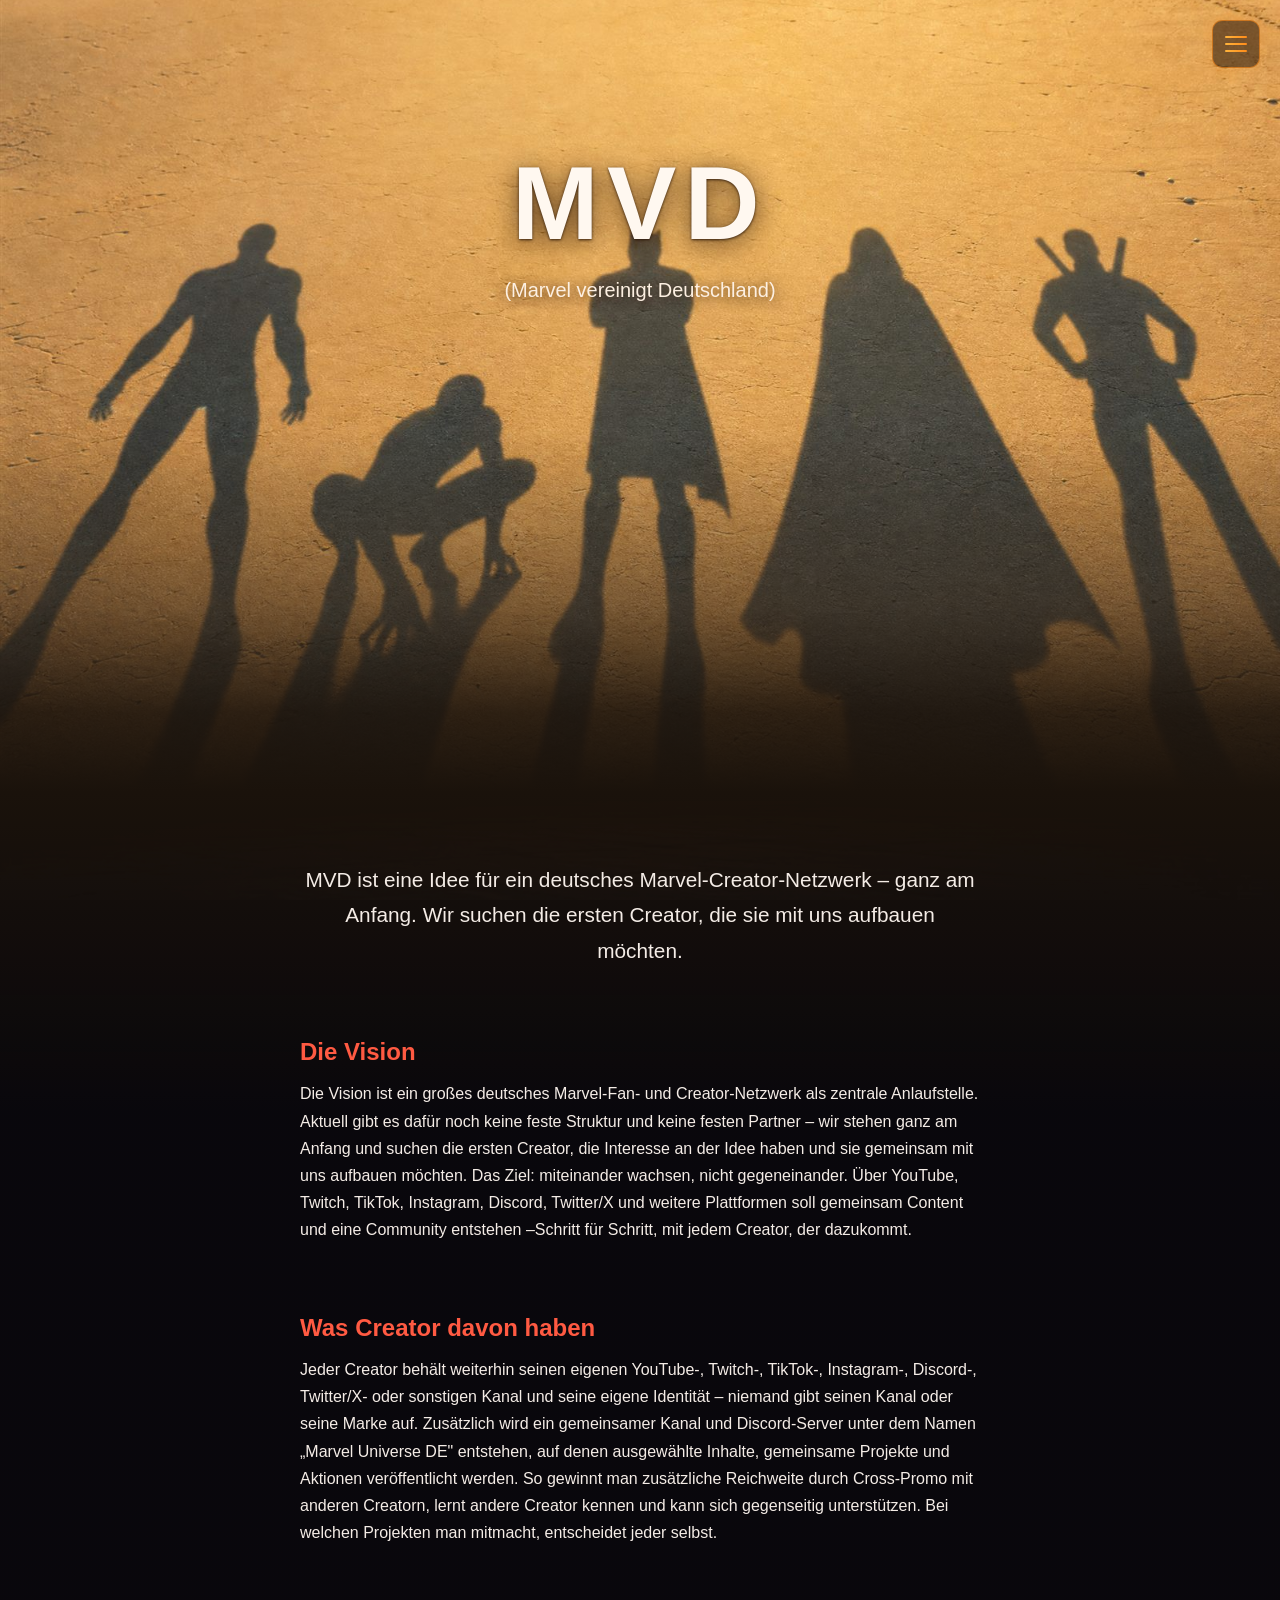
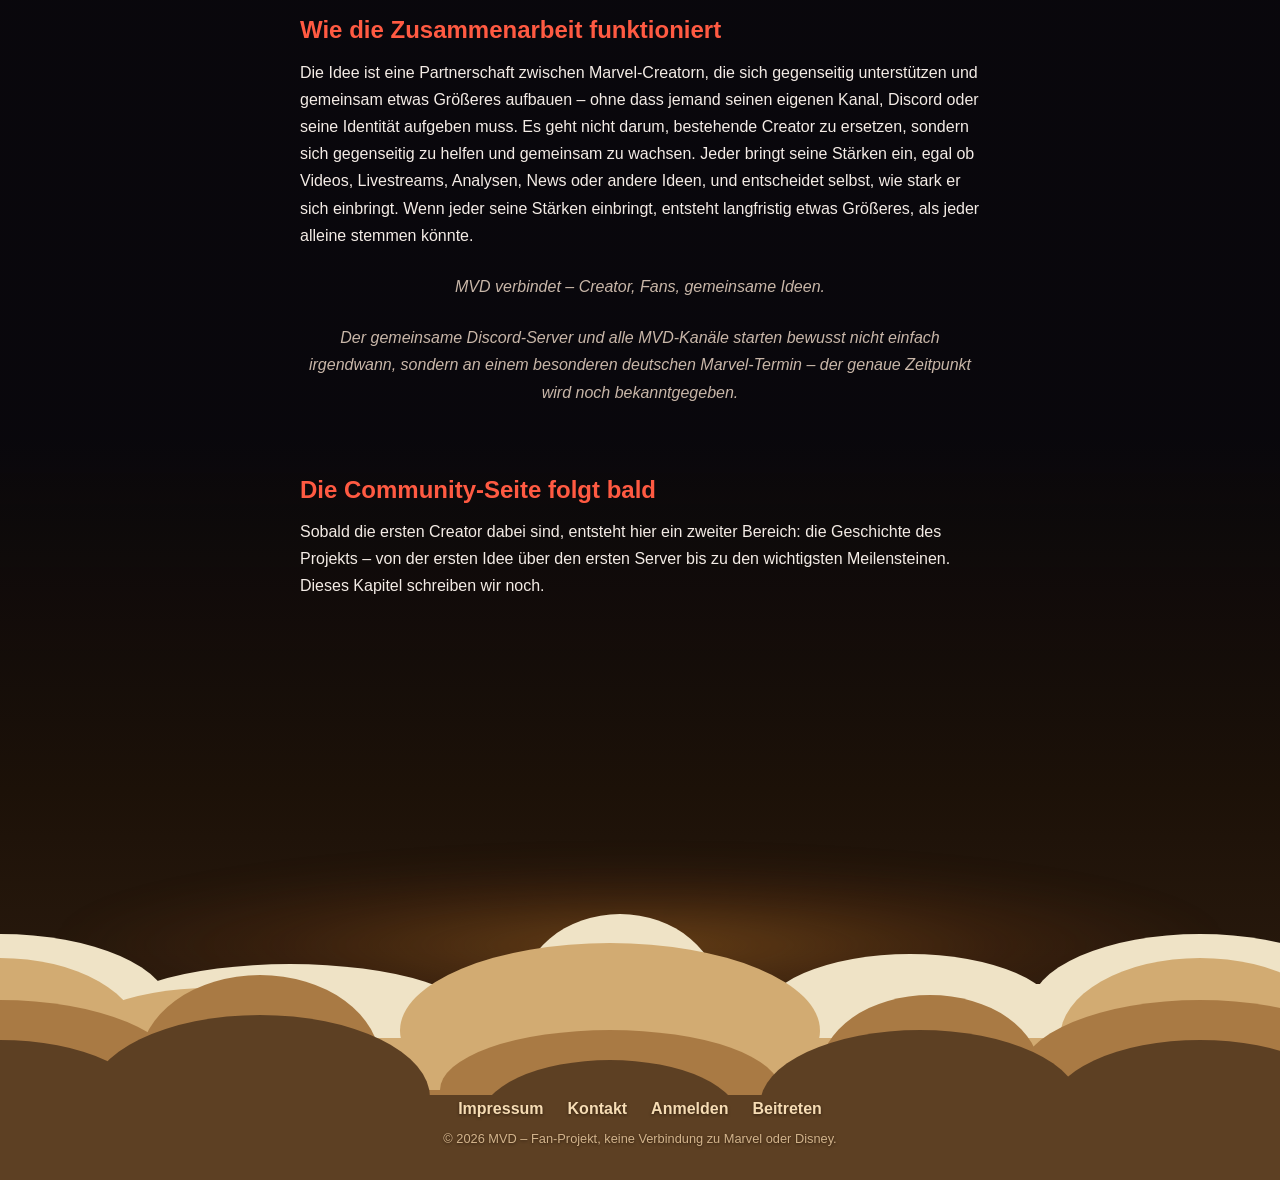
==== index.html @ ddededf7 "Termin Text in gleiche Klasse wie darüber gepackt, damit es kein normaler Text ist." ====
<!DOCTYPE html>
<html lang="de">
<head>
<meta charset="UTF-8">
<meta name="viewport" content="width=device-width, initial-scale=1.0, viewport-fit=cover">
<title>MVD – Marvel Vereinigt Deutschland</title>
<link rel="preload" as="image" href="assets/images/header-beach.jpg">
<link rel="stylesheet" href="css/style.css">
<script>
  /* Markiert, dass JavaScript läuft. Nur dann wird Text zum Einblenden
     vorbereitet – ohne JS ist die Seite ganz normal lesbar. */
  document.documentElement.classList.add("js");
</script>
</head>
<body>

  <div class="night-backdrop" aria-hidden="true"></div>

  <button id="menu-toggle" class="hamburger" aria-label="Menü öffnen" aria-expanded="false">
    <span></span><span></span><span></span>
  </button>

  <nav id="menu" class="menu" hidden>
    <ul>
      <li><a href="#" class="menu-link">Anmelden</a></li>
      <li><a href="#" class="menu-link">Beitreten</a></li>
      <li><a href="#" class="menu-link">Bewerben</a></li>
      <li><a href="#" class="menu-link">Kontakt</a></li>
      <li><a href="v2.html" class="menu-link menu-link--version">Design V2 ansehen</a></li>
    </ul>
  </nav>

  <header class="hero">
    <div class="hero__inner">
      <h1 class="hero__title">MVD</h1>
      <p class="hero__subtitle">(Marvel vereinigt Deutschland)</p>
    </div>
  </header>

  <main>

    <section class="intro-text reveal">
      <p>MVD ist eine Idee für ein deutsches Marvel-Creator-Netzwerk – ganz am Anfang. Wir suchen die ersten Creator, die sie mit uns aufbauen möchten.</p>
    </section>

    <section class="content-block reveal">
      <h2>Die Vision</h2>
      <p>
        Die Vision ist ein großes deutsches Marvel-Fan- und Creator-Netzwerk als zentrale Anlaufstelle.
        Aktuell gibt es dafür noch keine feste Struktur und keine festen Partner – wir stehen ganz am
        Anfang und suchen die ersten Creator, die Interesse an der Idee haben und sie gemeinsam mit uns
        aufbauen möchten. Das Ziel: miteinander wachsen, nicht gegeneinander. Über YouTube, Twitch,
        TikTok, Instagram, Discord, Twitter/X und weitere Plattformen soll gemeinsam Content und 
        eine Community entstehen –Schritt für Schritt, mit jedem Creator, der dazukommt.
      </p>
    </section>

    <section class="content-block reveal">
      <h2>Was Creator davon haben</h2>
      <p>
        Jeder Creator behält weiterhin seinen eigenen YouTube-, Twitch-, TikTok-, Instagram-, Discord-,
        Twitter/X- oder sonstigen Kanal und seine eigene Identität – niemand gibt seinen Kanal 
        oder seine Marke auf. Zusätzlich wird ein gemeinsamer Kanal und Discord-Server unter 
                          dem Namen „Marvel Universe DE" entstehen,
        auf denen ausgewählte Inhalte, gemeinsame Projekte und Aktionen veröffentlicht werden.
        So gewinnt man zusätzliche Reichweite durch Cross-Promo mit anderen Creatorn,
        lernt andere Creator kennen und kann sich gegenseitig unterstützen.
        Bei welchen Projekten man mitmacht, entscheidet jeder selbst.
      </p>
    </section>

    <section class="content-block reveal">
      <h2>Wie die Zusammenarbeit funktioniert</h2>
      <p>
        Die Idee ist eine Partnerschaft zwischen Marvel-Creatorn, die sich gegenseitig unterstützen und
        gemeinsam etwas Größeres aufbauen – ohne dass jemand seinen eigenen Kanal, Discord oder seine
        Identität aufgeben muss. Es geht nicht darum, bestehende Creator zu ersetzen, sondern sich
        gegenseitig zu helfen und gemeinsam zu wachsen. Jeder bringt seine Stärken ein, egal ob Videos,
        Livestreams, Analysen, News oder andere Ideen, und entscheidet selbst, wie stark er sich
        einbringt. Wenn jeder seine Stärken einbringt, entsteht langfristig etwas Größeres, als jeder
        alleine stemmen könnte.
      </p>
      <p class="lead-out">MVD verbindet – Creator, Fans, gemeinsame Ideen.</p>
      <p  class="lead-out">
        Der gemeinsame Discord-Server und alle MVD-Kanäle starten bewusst nicht einfach
        irgendwann, sondern an einem besonderen deutschen Marvel-Termin – der genaue
        Zeitpunkt wird noch bekanntgegeben.
      </p>
    </section>

    <section class="content-block reveal">
      <h2>Die Community-Seite folgt bald</h2>
      <p>
        Sobald die ersten Creator dabei sind, entsteht hier ein zweiter Bereich: die Geschichte des
        Projekts – von der ersten Idee über den ersten Server bis zu den wichtigsten Meilensteinen.
        Dieses Kapitel schreiben wir noch.
      </p>
    </section>

  </main>

  <footer class="site-footer">
    <div class="dunes" aria-hidden="true">
      <div class="dune dune--1"></div>
      <div class="dune dune--2"></div>
      <div class="dune dune--3"></div>
      <div class="dune dune--4"></div>
    </div>
    <div class="footer-inner">
      <div class="footer-links">
        <a href="#">Impressum</a>
        <a href="#">Kontakt</a>
        <a href="#">Anmelden</a>
        <a href="#">Beitreten</a>
      </div>
      <p class="copyright">© 2026 MVD – Fan-Projekt, keine Verbindung zu Marvel oder Disney.</p>
    </div>
  </footer>

  <script src="js/main.js"></script>
</body>
</html>
---- css/style.css ----
/* ==========================================================================
   MVD Web – Bildbasiertes Layout
   Aufbau von oben nach unten: Strand-Header  ->  dunkle Nacht  ->  Sand-Footer.
   Die Übergangsfarben sind aus den Bildrändern gemessen, damit die Kanten der
   Bilder nicht sichtbar werden:
     Header unten  #67573E
     Footer oben   #C3803C
   ========================================================================== */

:root {
  /* Hintergrundverlauf zwischen den beiden Bildern */
  --bg-top: #1a120b;      /* direkt unter dem Header, warm-dunkel */
  --bg-mid: #0b0705;      /* tiefste Stelle in der Mitte */
  --bg-bottom: #1c1108;   /* kurz vor dem Footer, wird wieder wärmer */


  --color-red-glow: #ff5a42;
  --color-orange: #ff8c1a;
  --color-orange-light: #ffb43c;
  --color-text: #f4ece6;
  --color-text-muted: #c8b6a8;

  --font-base: "Segoe UI", "Helvetica Neue", Arial, sans-serif;
  --content-max-width: 680px;
}

* { box-sizing: border-box; }

html {
  scroll-behavior: smooth;
  background: var(--bg-mid);
}

body {
  margin: 0;
  font-family: var(--font-base);
  color: var(--color-text);
  background: var(--bg-mid);
  overflow-x: hidden;
}

img { max-width: 100%; display: block; }
a { color: inherit; }
h1, h2, h3 { font-weight: 700; margin: 0 0 0.6em; }
p { line-height: 1.7; margin: 0 0 1em; }

/* ==========================================================================
   Header – Strand mit den fünf Schatten
   ========================================================================== */

.hero {
  position: relative;
  /* svh = kleine Viewporthöhe: springt nicht, wenn mobile Browser ihre
     Adressleiste ein- und ausblenden. vh bleibt als Fallback davor. */
  min-height: 88vh;
  min-height: 88svh;
  display: flex;
  align-items: flex-start;
  justify-content: center;
  padding: 16vh 20px 0;
  background-color: #c4a16f;
  background-image: url("../assets/images/header-beach.jpg");
  background-size: cover;
  /* Bild ist quadratisch: dieser Ausschnitt zeigt Sand + Schatten. */
  background-position: center 72%;
  background-repeat: no-repeat;
}

/* Weicher Auslauf nach unten in den Seitenhintergrund. Beginnt transparent
   auf der gemessenen Bildrandfarbe und endet exakt auf --bg-top. */
.hero::after {
  content: "";
  position: absolute;
  left: 0;
  right: 0;
  bottom: 0;
  height: 46%;
  background: linear-gradient(to bottom,
      rgba(103, 87, 62, 0) 0%,
      rgba(60, 45, 30, 0.55) 48%,
      rgba(30, 21, 13, 0.9) 78%,
      var(--bg-top) 100%);
  pointer-events: none;
}

.hero__inner {
  position: relative;
  z-index: 2;
  text-align: center;
}

.hero__title {
  font-size: clamp(3rem, 11vw, 6.5rem);
  letter-spacing: 0.08em;
  margin: 0;
  color: #fff8f0;
  text-shadow: 0 4px 26px rgba(40, 20, 5, 0.75), 0 1px 3px rgba(40, 20, 5, 0.9);
}

.hero__subtitle {
  margin: 0.5em 0 0;
  font-size: clamp(0.95rem, 2.4vw, 1.25rem);
  color: #fdf0e2;
  text-shadow: 0 2px 14px rgba(40, 20, 5, 0.85);
}

/* ==========================================================================
   Hamburger-Menü
   ========================================================================== */

.hamburger {
  position: fixed;
  top: calc(20px + env(safe-area-inset-top, 0px));
  right: calc(20px + env(safe-area-inset-right, 0px));
  z-index: 100;
  width: 48px;
  height: 48px;
  background: rgba(20, 6, 0, 0.5);
  border: 1px solid rgba(255, 140, 26, 0.6);
  border-radius: 10px;
  display: flex;
  flex-direction: column;
  align-items: center;
  justify-content: center;
  gap: 5px;
  cursor: pointer;
  box-shadow: 0 0 18px rgba(255, 140, 26, 0.22);
}

/* Hover nur auf Geräten mit echtem Zeiger – sonst bleibt der Effekt auf
   Touchscreens nach dem Antippen sichtbar hängen. */
@media (hover: hover) {
  .hamburger:hover {
    border-color: var(--color-orange-light);
    box-shadow: 0 0 24px rgba(255, 140, 26, 0.45);
  }
}

.hamburger span {
  display: block;
  width: 22px;
  height: 2px;
  border-radius: 2px;
  background: linear-gradient(90deg, var(--color-orange-light), var(--color-orange));
  transition: transform 0.22s ease, opacity 0.22s ease;
}

.hamburger[aria-expanded="true"] span:nth-child(1) { transform: translateY(7px) rotate(45deg); }
.hamburger[aria-expanded="true"] span:nth-child(2) { opacity: 0; }
.hamburger[aria-expanded="true"] span:nth-child(3) { transform: translateY(-7px) rotate(-45deg); }

.menu {
  position: fixed;
  top: calc(78px + env(safe-area-inset-top, 0px));
  right: calc(20px + env(safe-area-inset-right, 0px));
  z-index: 100;
  background: rgba(12, 5, 2, 0.94);
  border: 1px solid rgba(255, 140, 26, 0.45);
  border-radius: 12px;
  padding: 8px;
  min-width: 200px;
  max-width: calc(100vw - 40px);
  backdrop-filter: blur(6px);
  box-shadow: 0 12px 40px rgba(0, 0, 0, 0.6);
}

.menu ul { list-style: none; margin: 0; padding: 0; }
.menu li + li { border-top: 1px solid rgba(255, 140, 26, 0.18); }

.menu-link {
  display: block;
  padding: 14px 16px;
  border-radius: 7px;
  color: var(--color-orange-light);
  font-size: 0.95rem;
  text-decoration: none;
  transition: background 0.18s ease, color 0.18s ease;
}

@media (hover: hover) {
  .menu-link:hover {
    background: rgba(255, 140, 26, 0.14);
    color: #fff0dc;
  }
}

/* Wechsel zur anderen Design-Version – hebt sich von den Platzhalter-Links ab. */
.menu-link--version {
  color: var(--color-red-glow);
  font-weight: 700;
}

/* ==========================================================================
   Inhalt – dunkle Zone zwischen den beiden Bildern
   ========================================================================== */

/* Nachthimmel als fixierte Ebene hinter dem Textbereich. Fixiert statt als
   Hintergrund von main, weil das Bild sonst über die volle Seitenhöhe
   hochskaliert würde und die Sterne verwaschen. So bleibt es scharf und
   der Text scrollt sanft darüber hinweg. */
.night-backdrop {
  position: fixed;
  inset: 0;
  z-index: 0;
  background-color: var(--bg-mid);
  background-image: url("../assets/images/middle-night.jpg");
  background-size: cover;
  background-position: center;
  background-repeat: no-repeat;
}

/* Header und Footer sind deckend und verdecken die Ebene von selbst. */
.hero, main, .site-footer { position: relative; z-index: 1; }

main {
  padding: 70px 20px 120px;
  /* Halbtransparent, damit der Sternenhimmel durchscheint – oben und unten
     deckend, damit die Übergänge zu Header und Footer sauber bleiben. */
  background-image: linear-gradient(to bottom,
      var(--bg-top) 0%,
      rgba(9, 8, 14, 0.78) 20%,
      rgba(9, 8, 14, 0.78) 78%,
      var(--bg-bottom) 100%);
}

.intro-text {
  max-width: var(--content-max-width);
  margin: 0 auto 70px;
  text-align: center;
  font-size: 1.3rem;
}

.content-block {
  max-width: var(--content-max-width);
  margin: 0 auto 70px;
}

.content-block h2 {
  font-size: 1.5rem;
  color: var(--color-red-glow);
}

.lead-out {
  font-style: italic;
  color: var(--color-text-muted);
  text-align: center;
  margin-top: 1.5em;
}

/* Sanftes Einblenden beim Scrollen ------------------------------------- */

.reveal { transition: opacity 0.7s ease, transform 0.7s ease; }

.js .reveal { opacity: 0; transform: translateY(22px); }
.js .reveal.is-visible { opacity: 1; transform: translateY(0); }

/* ==========================================================================
   Footer – Sand mit den eingeritzten Begriffen
   ========================================================================== */

/* Dünenlandschaft aus vier langsam driftenden Ebenen. Jede Ebene ist eine
   nahtlos kachelnde SVG-Grafik; animiert wird die Hintergrundposition um
   exakt eine Kachelbreite, dadurch springt nichts. */
.site-footer {
  position: relative;
  min-height: 390px;
  padding: 0 20px 30px;
  display: flex;
  align-items: flex-end;
  justify-content: center;
  overflow: hidden;
  background: linear-gradient(to bottom,
      var(--bg-bottom) 0%,
      #2a1a0d 55%,
      #3b2613 100%);
}

/* Warmer Lichtschein hinter den Dünenkämmen – wie eine Sonne knapp darunter. */
.site-footer::before {
  content: "";
  position: absolute;
  left: 50%;
  bottom: 150px;
  transform: translateX(-50%);
  width: 90%;
  height: 170px;
  background: radial-gradient(ellipse at center,
      rgba(224, 138, 43, 0.35) 0%,
      rgba(160, 80, 25, 0.14) 45%,
      transparent 72%);
  filter: blur(14px);
  pointer-events: none;
}

.dunes {
  position: absolute;
  inset: 0;
  pointer-events: none;
}

/* Die Ebene ist eine Kachelbreite breiter als der Footer und wandert um genau
   eine Kachel. Weil sich der Hintergrund exakt in diesem Takt wiederholt, ist
   der Sprung am Ende unsichtbar. Bewegt wird per transform statt per
   background-position – das läuft auf der GPU und spart Repaints. */
.dune {
  --tile: 1200px;
  --tile-h: 300px;
  position: absolute;
  left: 0;
  width: calc(100% + var(--tile));
  height: var(--tile-h);
  background-repeat: repeat-x;
  background-position: 0 bottom;
  background-size: var(--tile) var(--tile-h);
  animation: dune-drift var(--speed, 90s) linear infinite;
  will-change: transform;
}

/* Hintere Reihen stehen höher und driften langsamer – dadurch entsteht
   Tiefe, statt dass alle Reihen aufeinanderliegen. */
.dune--1 { background-image: url("../assets/images/dune-1.svg"); --speed: 200s; bottom: 96px; }
.dune--2 { background-image: url("../assets/images/dune-2.svg"); --speed: 150s; bottom: 62px; }
.dune--3 { background-image: url("../assets/images/dune-3.svg"); --speed: 105s; bottom: 30px; }
.dune--4 { background-image: url("../assets/images/dune-4.svg"); --speed:  72s; bottom: 0; }

/* Gegenläufig, damit die Ebenen nicht im Gleichschritt wandern. */
.dune--2, .dune--4 { animation-direction: reverse; }

@keyframes dune-drift {
  from { transform: translateX(0); }
  to   { transform: translateX(calc(-1 * var(--tile))); }
}

/* Verlängert den Sockel der vordersten Dünenreihe nach oben. Gleiche Farbe wie
   dune-4, deshalb entsteht keine sichtbare Kante – es sorgt nur dafür, dass
   der Text nie auf einem hellen Dünenkamm landet. */
.site-footer::after {
  content: "";
  position: absolute;
  left: 0;
  right: 0;
  bottom: 0;
  height: var(--footer-base, 84px);
  background: #5d4023;
  z-index: 1;
  pointer-events: none;
}

/* Der Text steht direkt auf der vordersten, dunklen Dünenreihe. */
.footer-inner {
  position: relative;
  z-index: 2;
  text-align: center;
}

.footer-links {
  display: flex;
  flex-wrap: wrap;
  justify-content: center;
  gap: 24px;
  margin-bottom: 10px;
}

.footer-links a {
  text-decoration: none;
  font-weight: 700;
  color: #f6dcb4;
  text-shadow: 0 1px 3px rgba(20, 10, 2, 0.6);
}

@media (hover: hover) {
  .footer-links a:hover {
    color: #fff6e8;
    text-decoration: underline;
  }
}

.copyright {
  font-size: 0.8rem;
  margin: 0;
  color: #d3b48c;
  text-shadow: 0 1px 3px rgba(20, 10, 2, 0.6);
}

/* ==========================================================================
   Responsive / Barrierefreiheit
   ========================================================================== */

/* Tablets und große Handys */
@media (max-width: 700px) {
  .hero {
    min-height: 70vh;
    min-height: 70svh;
    padding-top: 18vh;
    background-position: center 78%;
  }
  .hero::after { height: 40%; }
  main { padding: 50px 18px 90px; }
  .intro-text { font-size: 1.18rem; }
  .content-block, .intro-text { margin-bottom: 50px; }
  /* Kleinere Kachel, sonst sieht man auf dem Handy nur einen Ausschnitt
     einer einzigen Düne. */
  .site-footer { min-height: 320px; --footer-base: 118px; }
  .dune { --tile: 680px; --tile-h: 260px; }
  .dune--1 { bottom: 78px; }
  .dune--2 { bottom: 52px; }
  .dune--3 { bottom: 26px; }
  .site-footer::before { height: 200px; bottom: 130px; }
  .footer-links { gap: 15px; }
  .footer-links a { font-size: 0.92rem; }
}

/* Handys. Der Hero wird kürzer, damit direkt darunter schon Text sichtbar
   ist, und die Schriftgrößen werden auf Lesegrößen zurückgenommen. */
@media (max-width: 480px) {
  .hero {
    min-height: 62vh;
    min-height: 62svh;
    padding-top: 14vh;
  }
  .hero__title {
    font-size: clamp(2.6rem, 15vw, 4rem);
    letter-spacing: 0.05em;
  }
  main { padding: 40px 16px 70px; }
  .intro-text {
    font-size: 1.08rem;
    margin-bottom: 44px;
  }
  .content-block { margin-bottom: 44px; }
  .content-block h2 { font-size: 1.28rem; }
  .footer-links { gap: 12px 18px; }
}

/* Querformat auf dem Handy: sonst füllt allein der Hero mehr als den
   gesamten Bildschirm und man sieht beim Laden nur das Bild. */
@media (max-height: 520px) and (orientation: landscape) {
  .hero {
    min-height: 100vh;
    min-height: 100svh;
    padding-top: 8vh;
  }
  .site-footer { min-height: 240px; }
}

@media (prefers-reduced-motion: reduce) {
  html { scroll-behavior: auto; }
  .reveal { transition: none; }
  .dune { animation: none; }
}
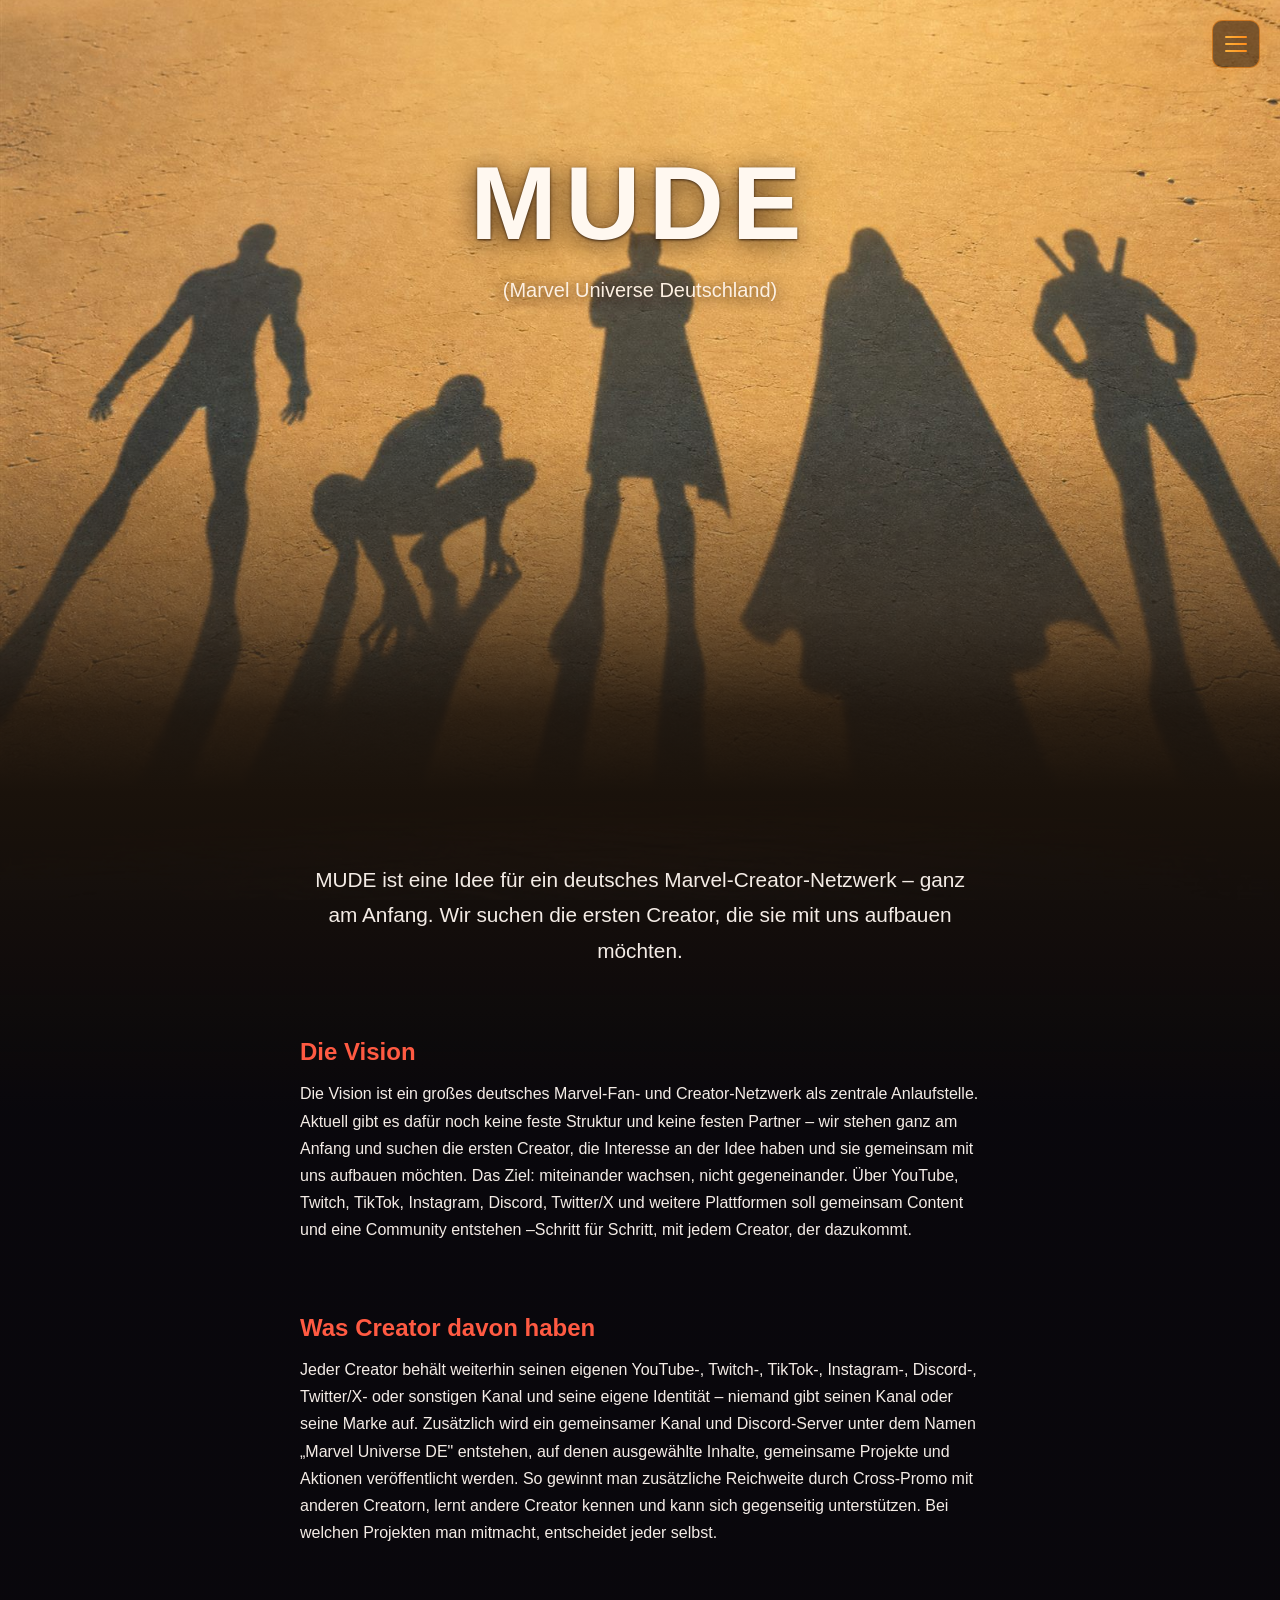
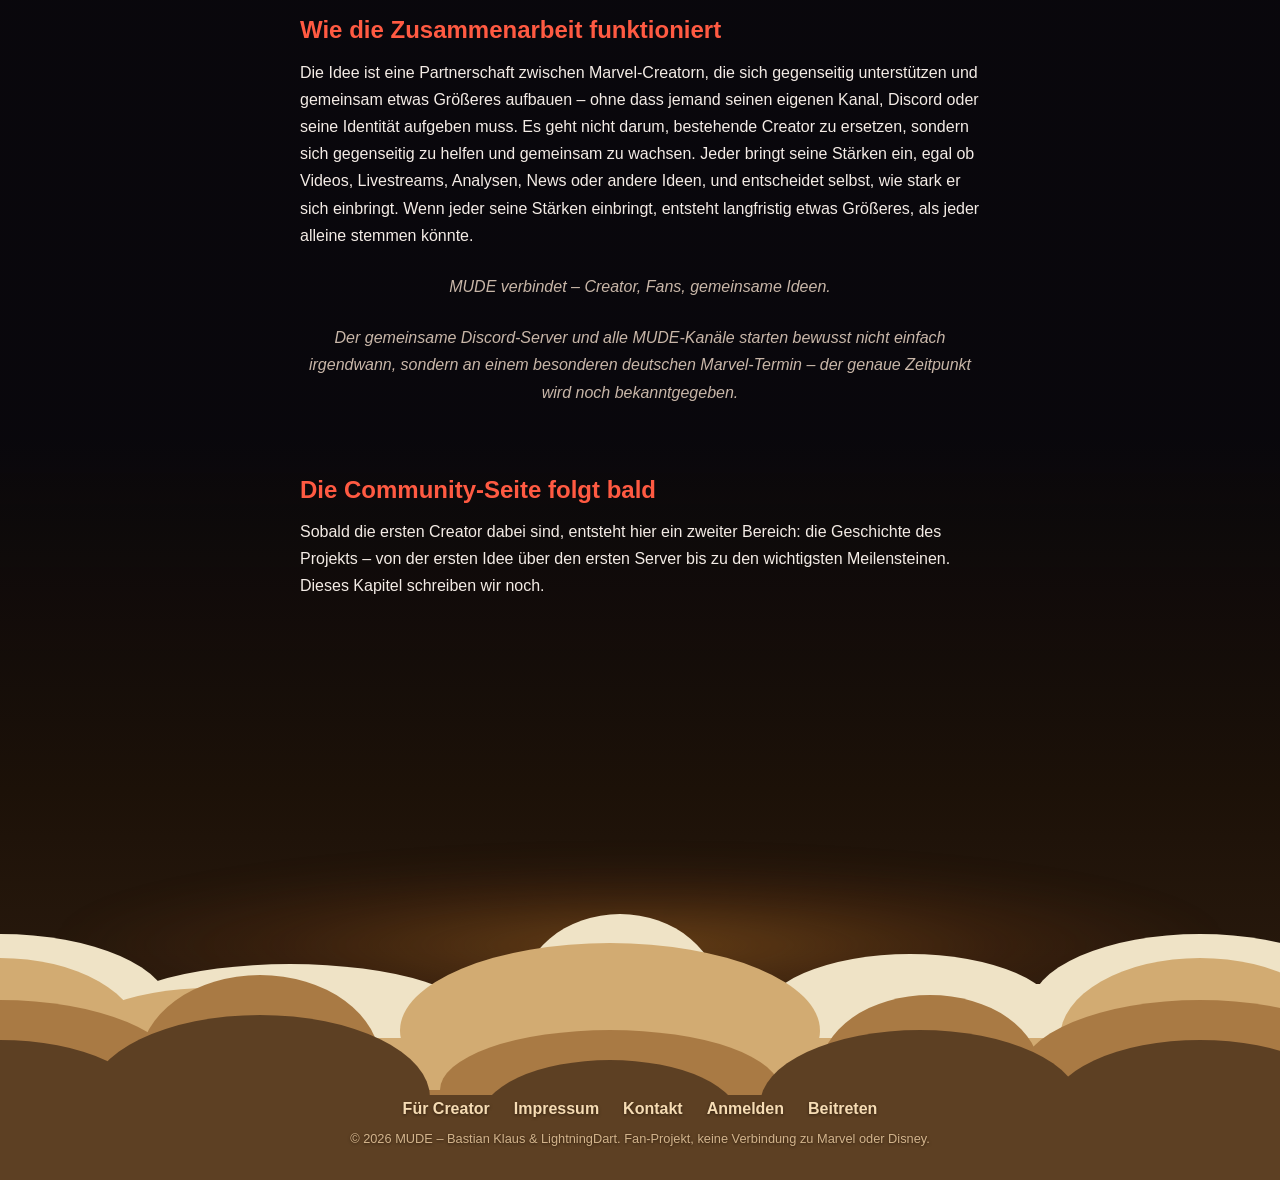
==== commit cb861dcb: "Creator-Seite in V1 und V2, Umbenennung MVD -> MUDE Neue Seite "Fuer Creator" in beiden Designs, Inh" ====
--- a/index.html
+++ b/index.html
@@ -3,7 +3,7 @@
 <head>
 <meta charset="UTF-8">
 <meta name="viewport" content="width=device-width, initial-scale=1.0, viewport-fit=cover">
-<title>MVD – Marvel Vereinigt Deutschland</title>
+<title>MUDE – Marvel Universe Deutschland</title>
 <link rel="preload" as="image" href="assets/images/header-beach.jpg">
 <link rel="stylesheet" href="css/style.css">
 <script>
@@ -22,6 +22,7 @@
 
   <nav id="menu" class="menu" hidden>
     <ul>
+      <li><a href="creator.html" class="menu-link">Für Creator</a></li>
       <li><a href="#" class="menu-link">Anmelden</a></li>
       <li><a href="#" class="menu-link">Beitreten</a></li>
       <li><a href="#" class="menu-link">Bewerben</a></li>
@@ -32,15 +33,15 @@
 
   <header class="hero">
     <div class="hero__inner">
-      <h1 class="hero__title">MVD</h1>
-      <p class="hero__subtitle">(Marvel vereinigt Deutschland)</p>
+      <h1 class="hero__title">MUDE</h1>
+      <p class="hero__subtitle">(Marvel Universe Deutschland)</p>
     </div>
   </header>
 
   <main>
 
     <section class="intro-text reveal">
-      <p>MVD ist eine Idee für ein deutsches Marvel-Creator-Netzwerk – ganz am Anfang. Wir suchen die ersten Creator, die sie mit uns aufbauen möchten.</p>
+      <p>MUDE ist eine Idee für ein deutsches Marvel-Creator-Netzwerk – ganz am Anfang. Wir suchen die ersten Creator, die sie mit uns aufbauen möchten.</p>
     </section>
 
     <section class="content-block reveal">
@@ -80,9 +81,9 @@
         einbringt. Wenn jeder seine Stärken einbringt, entsteht langfristig etwas Größeres, als jeder
         alleine stemmen könnte.
       </p>
-      <p class="lead-out">MVD verbindet – Creator, Fans, gemeinsame Ideen.</p>
+      <p class="lead-out">MUDE verbindet – Creator, Fans, gemeinsame Ideen.</p>
       <p  class="lead-out">
-        Der gemeinsame Discord-Server und alle MVD-Kanäle starten bewusst nicht einfach
+        Der gemeinsame Discord-Server und alle MUDE-Kanäle starten bewusst nicht einfach
         irgendwann, sondern an einem besonderen deutschen Marvel-Termin – der genaue
         Zeitpunkt wird noch bekanntgegeben.
       </p>
@@ -106,17 +107,20 @@
       <div class="dune dune--3"></div>
       <div class="dune dune--4"></div>
     </div>
+    <canvas id="sandstorm" class="sandstorm" aria-hidden="true"></canvas>
     <div class="footer-inner">
       <div class="footer-links">
+        <a href="creator.html">Für Creator</a>
         <a href="#">Impressum</a>
         <a href="#">Kontakt</a>
         <a href="#">Anmelden</a>
         <a href="#">Beitreten</a>
       </div>
-      <p class="copyright">© 2026 MVD – Fan-Projekt, keine Verbindung zu Marvel oder Disney.</p>
+      <p class="copyright">© 2026 MUDE – Bastian Klaus &amp; LightningDart. Fan-Projekt, keine Verbindung zu Marvel oder Disney.</p>
     </div>
   </footer>
 
   <script src="js/main.js"></script>
+  <script src="js/sandstorm.js"></script>
 </body>
 </html>
--- a/css/style.css
+++ b/css/style.css
@@ -326,6 +326,18 @@
 /* Gegenläufig, damit die Ebenen nicht im Gleichschritt wandern. */
 .dune--2, .dune--4 { animation-direction: reverse; }
 
+/* Treibsand über den Dünen (js/sandstorm.js). Liegt über den Dünenebenen,
+   aber unter dem Sockel und dem Text – die Fußzeile bleibt dadurch immer
+   klar lesbar. */
+.sandstorm {
+  position: absolute;
+  inset: 0;
+  z-index: 1;
+  width: 100%;
+  height: 100%;
+  pointer-events: none;
+}
+
 @keyframes dune-drift {
   from { transform: translateX(0); }
   to   { transform: translateX(calc(-1 * var(--tile))); }
@@ -447,4 +459,5 @@
   html { scroll-behavior: auto; }
   .reveal { transition: none; }
   .dune { animation: none; }
-}
+  .sandstorm { display: none; }
+}
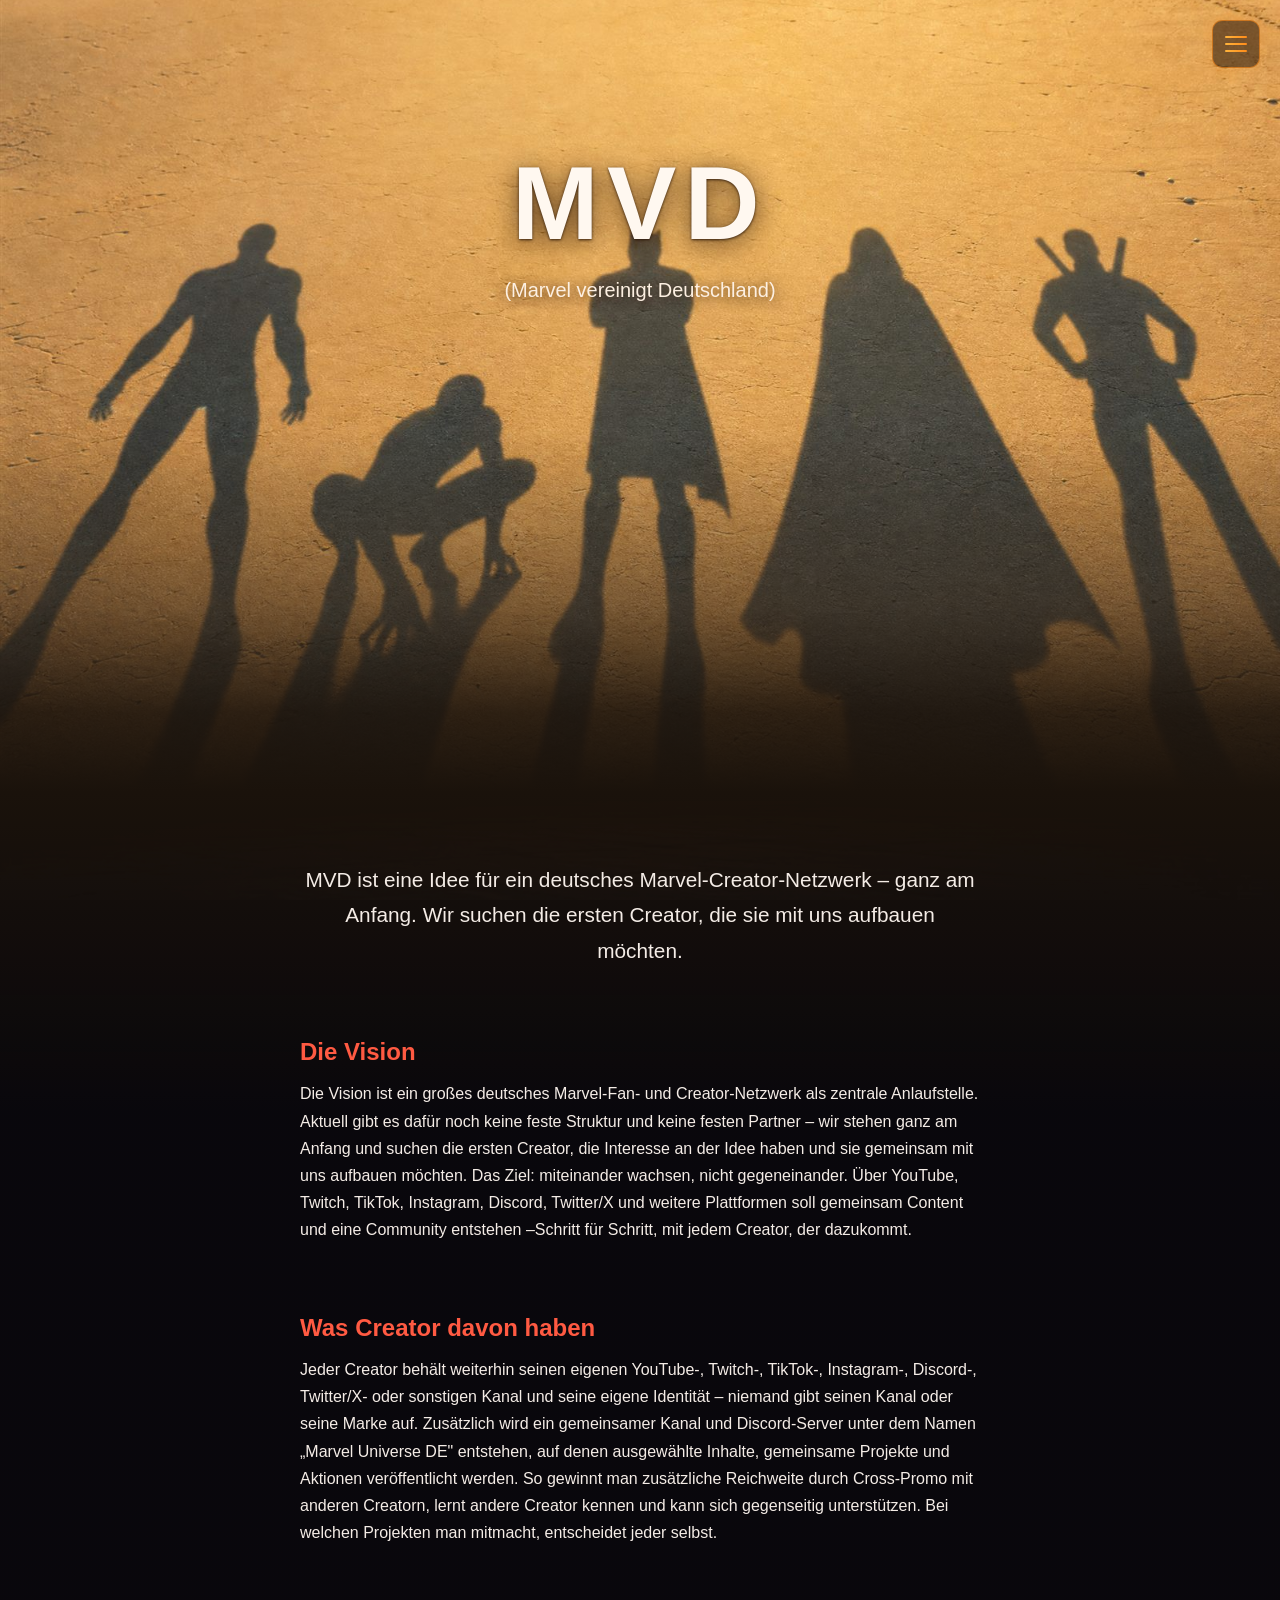
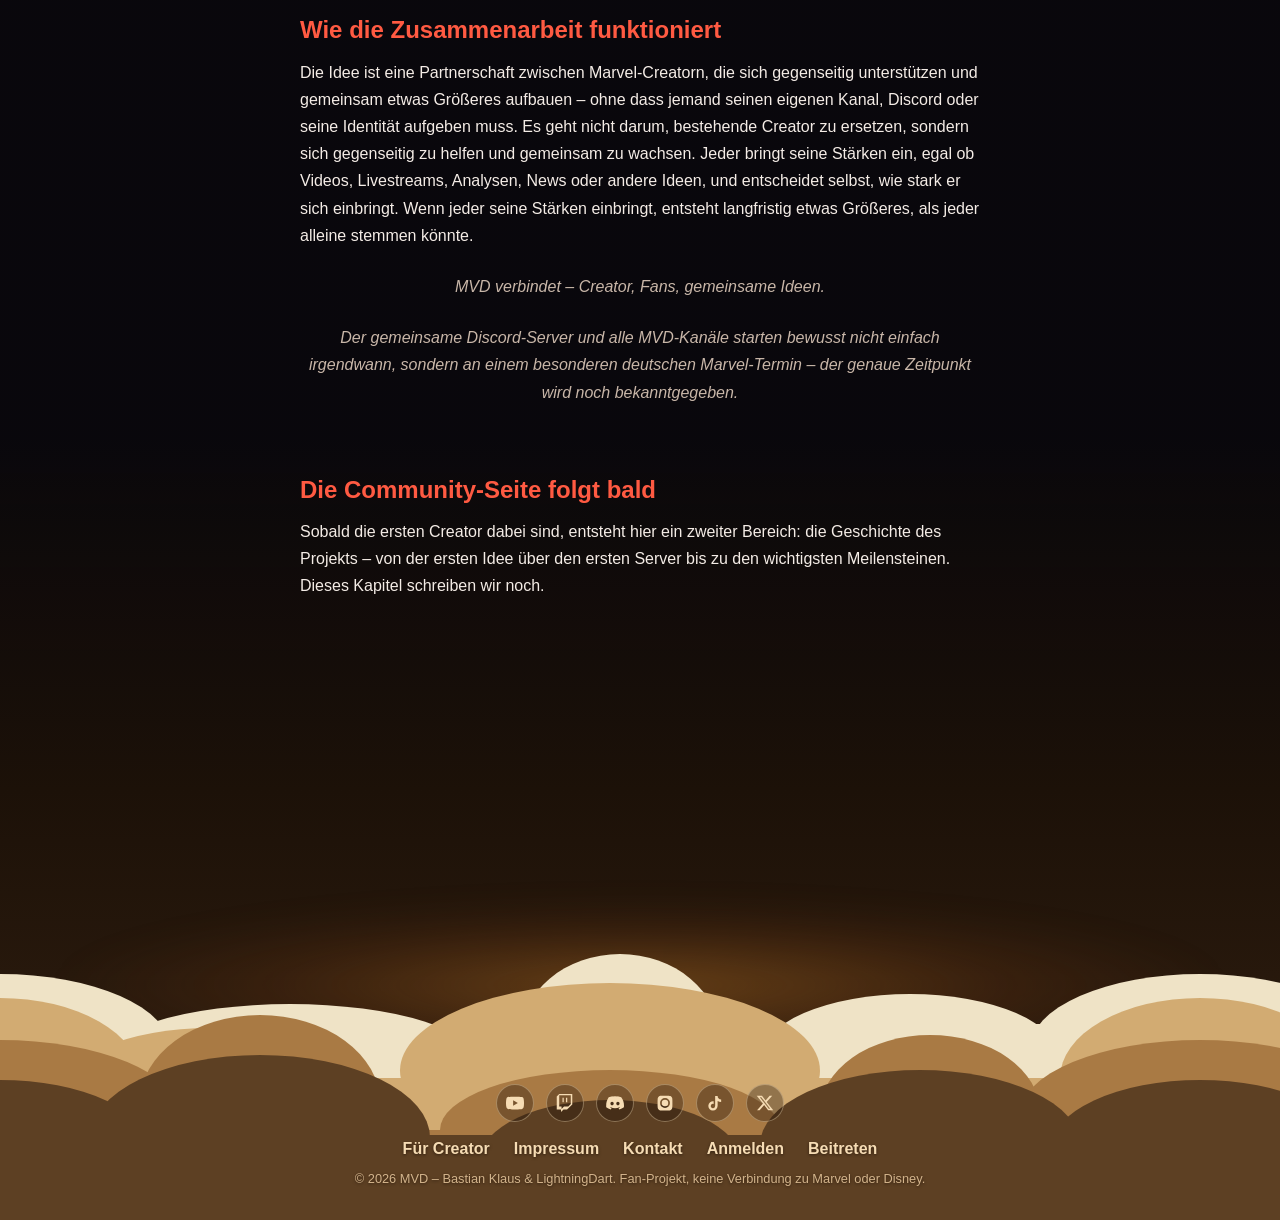
==== commit e1efbe6d: "Aufklapp-Verhalten, Sandhosen, dichteres Layout, zurueck auf MVD Aufklapper (js/qa.js, beide Designs" ====
--- a/index.html
+++ b/index.html
@@ -3,7 +3,7 @@
 <head>
 <meta charset="UTF-8">
 <meta name="viewport" content="width=device-width, initial-scale=1.0, viewport-fit=cover">
-<title>MUDE – Marvel Universe Deutschland</title>
+<title>MVD – Marvel vereinigt Deutschland</title>
 <link rel="preload" as="image" href="assets/images/header-beach.jpg">
 <link rel="stylesheet" href="css/style.css">
 <script>
@@ -33,15 +33,15 @@
 
   <header class="hero">
     <div class="hero__inner">
-      <h1 class="hero__title">MUDE</h1>
-      <p class="hero__subtitle">(Marvel Universe Deutschland)</p>
+      <h1 class="hero__title">MVD</h1>
+      <p class="hero__subtitle">(Marvel vereinigt Deutschland)</p>
     </div>
   </header>
 
   <main>
 
     <section class="intro-text reveal">
-      <p>MUDE ist eine Idee für ein deutsches Marvel-Creator-Netzwerk – ganz am Anfang. Wir suchen die ersten Creator, die sie mit uns aufbauen möchten.</p>
+      <p>MVD ist eine Idee für ein deutsches Marvel-Creator-Netzwerk – ganz am Anfang. Wir suchen die ersten Creator, die sie mit uns aufbauen möchten.</p>
     </section>
 
     <section class="content-block reveal">
@@ -81,9 +81,9 @@
         einbringt. Wenn jeder seine Stärken einbringt, entsteht langfristig etwas Größeres, als jeder
         alleine stemmen könnte.
       </p>
-      <p class="lead-out">MUDE verbindet – Creator, Fans, gemeinsame Ideen.</p>
+      <p class="lead-out">MVD verbindet – Creator, Fans, gemeinsame Ideen.</p>
       <p  class="lead-out">
-        Der gemeinsame Discord-Server und alle MUDE-Kanäle starten bewusst nicht einfach
+        Der gemeinsame Discord-Server und alle MVD-Kanäle starten bewusst nicht einfach
         irgendwann, sondern an einem besonderen deutschen Marvel-Termin – der genaue
         Zeitpunkt wird noch bekanntgegeben.
       </p>
@@ -109,6 +109,14 @@
     </div>
     <canvas id="sandstorm" class="sandstorm" aria-hidden="true"></canvas>
     <div class="footer-inner">
+      <div class="footer-social" aria-label="Plattformen">
+        <span class="social-icon" title="YouTube"><svg viewBox="0 0 24 24" aria-hidden="true"><path d="M23.5 6.2a3 3 0 0 0-2.1-2.1C19.5 3.5 12 3.5 12 3.5s-7.5 0-9.4.6A3 3 0 0 0 .5 6.2 31 31 0 0 0 0 12a31 31 0 0 0 .5 5.8 3 3 0 0 0 2.1 2.1c1.9.6 9.4.6 9.4.6s7.5 0 9.4-.6a3 3 0 0 0 2.1-2.1A31 31 0 0 0 24 12a31 31 0 0 0-.5-5.8zM9.5 15.6V8.4l6.3 3.6z"/></svg><span class="sr-only">YouTube</span></span>
+        <span class="social-icon" title="Twitch"><svg viewBox="0 0 24 24" aria-hidden="true"><path d="M4.3 0 1 3.3v17.4h5.7V24l3.3-3.3h4.7L21.7 14V0zm15.4 13.3-3.3 3.3h-5.7l-3.3 3.3v-3.3H4.3V1.7h15.4zM15 5v6h-1.7V5zm-4.7 0v6H8.7V5z"/></svg><span class="sr-only">Twitch</span></span>
+        <span class="social-icon" title="Discord"><svg viewBox="0 0 24 24" aria-hidden="true"><path d="M20.3 4.4A19.8 19.8 0 0 0 15.4 3l-.2.4a13.5 13.5 0 0 0-6.4 0L8.6 3a19.8 19.8 0 0 0-5 1.4C.5 9 0 13.3.3 17.6a19.9 19.9 0 0 0 6 3l1.2-1.7c-.7-.3-1.3-.6-1.9-1l.5-.3a14.2 14.2 0 0 0 12 0l.5.3c-.6.4-1.2.7-1.9 1l1.2 1.7a19.9 19.9 0 0 0 6-3c.4-5-.5-9.2-3.6-13.2zM8.1 15c-1.2 0-2.2-1.1-2.2-2.4s1-2.4 2.2-2.4 2.2 1.1 2.2 2.4S9.3 15 8.1 15zm7.8 0c-1.2 0-2.2-1.1-2.2-2.4s1-2.4 2.2-2.4 2.2 1.1 2.2 2.4-1 2.4-2.2 2.4z"/></svg><span class="sr-only">Discord</span></span>
+        <span class="social-icon" title="Instagram"><svg viewBox="0 0 24 24" aria-hidden="true"><path d="M12 2.2c3.2 0 3.6 0 4.9.1 1.2.1 1.8.3 2.2.4.6.2 1 .5 1.4.9.4.4.7.8.9 1.4.2.4.4 1 .4 2.2.1 1.3.1 1.7.1 4.9s0 3.6-.1 4.9c0 1.2-.2 1.8-.4 2.2-.2.6-.5 1-.9 1.4-.4.4-.8.7-1.4.9-.4.2-1 .4-2.2.4-1.3.1-1.7.1-4.9.1s-3.6 0-4.9-.1c-1.2 0-1.8-.2-2.2-.4-.6-.2-1-.5-1.4-.9-.4-.4-.7-.8-.9-1.4-.2-.4-.4-1-.4-2.2-.1-1.3-.1-1.7-.1-4.9s0-3.6.1-4.9c0-1.2.2-1.8.4-2.2.2-.6.5-1 .9-1.4.4-.4.8-.7 1.4-.9.4-.2 1-.4 2.2-.4C8.4 2.2 8.8 2.2 12 2.2zm0 3.2A6.6 6.6 0 1 0 18.6 12 6.6 6.6 0 0 0 12 5.4zm0 10.9A4.3 4.3 0 1 1 16.3 12 4.3 4.3 0 0 1 12 16.3zm6.9-11.1a1.5 1.5 0 1 1-1.5-1.5 1.5 1.5 0 0 1 1.5 1.5z"/></svg><span class="sr-only">Instagram</span></span>
+        <span class="social-icon" title="TikTok"><svg viewBox="0 0 24 24" aria-hidden="true"><path d="M16.6 5.8a4.8 4.8 0 0 1-1.1-3.1h-3.3v13.3a2.9 2.9 0 1 1-2-2.8V9.7a6.2 6.2 0 1 0 5.3 6.1V9.2a8 8 0 0 0 4.7 1.5V7.4a4.8 4.8 0 0 1-3.6-1.6z"/></svg><span class="sr-only">TikTok</span></span>
+        <span class="social-icon" title="X"><svg viewBox="0 0 24 24" aria-hidden="true"><path d="M18.2 2.3h3.4l-7.4 8.5L23 21.7h-6.8l-5.3-7-6.1 7H1.4l7.9-9.1L1 2.3h7l4.8 6.4zm-1.2 17.4h1.9L7.1 4.2H5z"/></svg><span class="sr-only">X</span></span>
+      </div>
       <div class="footer-links">
         <a href="creator.html">Für Creator</a>
         <a href="#">Impressum</a>
@@ -116,11 +124,11 @@
         <a href="#">Anmelden</a>
         <a href="#">Beitreten</a>
       </div>
-      <p class="copyright">© 2026 MUDE – Bastian Klaus &amp; LightningDart. Fan-Projekt, keine Verbindung zu Marvel oder Disney.</p>
+      <p class="copyright">© 2026 MVD – Bastian Klaus &amp; LightningDart. Fan-Projekt, keine Verbindung zu Marvel oder Disney.</p>
     </div>
   </footer>
 
   <script src="js/main.js"></script>
-  <script src="js/sandstorm.js"></script>
+  <script src="js/dust.js"></script>
 </body>
 </html>
--- a/css/style.css
+++ b/css/style.css
@@ -263,7 +263,7 @@
    exakt eine Kachelbreite, dadurch springt nichts. */
 .site-footer {
   position: relative;
-  min-height: 390px;
+  min-height: 430px;
   padding: 0 20px 30px;
   display: flex;
   align-items: flex-end;
@@ -365,6 +365,57 @@
   text-align: center;
 }
 
+/* Nur für Screenreader – die Logos tragen ihren Namen sonst nirgends. */
+.sr-only {
+  position: absolute;
+  width: 1px;
+  height: 1px;
+  padding: 0;
+  margin: -1px;
+  overflow: hidden;
+  clip: rect(0, 0, 0, 0);
+  white-space: nowrap;
+  border: 0;
+}
+
+/* Plattform-Logos. Inline-SVG statt Bilddateien: nichts nachzuladen und in
+   jeder Größe scharf. Noch ohne Verlinkung. */
+.footer-social {
+  display: flex;
+  flex-wrap: wrap;
+  justify-content: center;
+  gap: 12px;
+  margin-bottom: 18px;
+}
+
+.social-icon {
+  position: relative;
+  display: inline-flex;
+  align-items: center;
+  justify-content: center;
+  width: 38px;
+  height: 38px;
+  border-radius: 50%;
+  border: 1px solid rgba(246, 220, 180, 0.4);
+  background: rgba(30, 16, 6, 0.35);
+  color: #f6dcb4;
+  transition: background 0.18s ease, border-color 0.18s ease, color 0.18s ease;
+}
+
+.social-icon svg {
+  width: 18px;
+  height: 18px;
+  fill: currentColor;
+}
+
+@media (hover: hover) {
+  .social-icon:hover {
+    background: rgba(255, 140, 26, 0.22);
+    border-color: var(--color-orange-light);
+    color: #fff6e8;
+  }
+}
+
 .footer-links {
   display: flex;
   flex-wrap: wrap;
@@ -412,13 +463,16 @@
   .content-block, .intro-text { margin-bottom: 50px; }
   /* Kleinere Kachel, sonst sieht man auf dem Handy nur einen Ausschnitt
      einer einzigen Düne. */
-  .site-footer { min-height: 320px; --footer-base: 118px; }
+  .site-footer { min-height: 380px; --footer-base: 118px; }
   .dune { --tile: 680px; --tile-h: 260px; }
   .dune--1 { bottom: 78px; }
   .dune--2 { bottom: 52px; }
   .dune--3 { bottom: 26px; }
   .site-footer::before { height: 200px; bottom: 130px; }
   .footer-links { gap: 15px; }
+  .footer-social { gap: 9px; margin-bottom: 14px; }
+  .social-icon { width: 34px; height: 34px; }
+  .social-icon svg { width: 16px; height: 16px; }
   .footer-links a { font-size: 0.92rem; }
 }
 
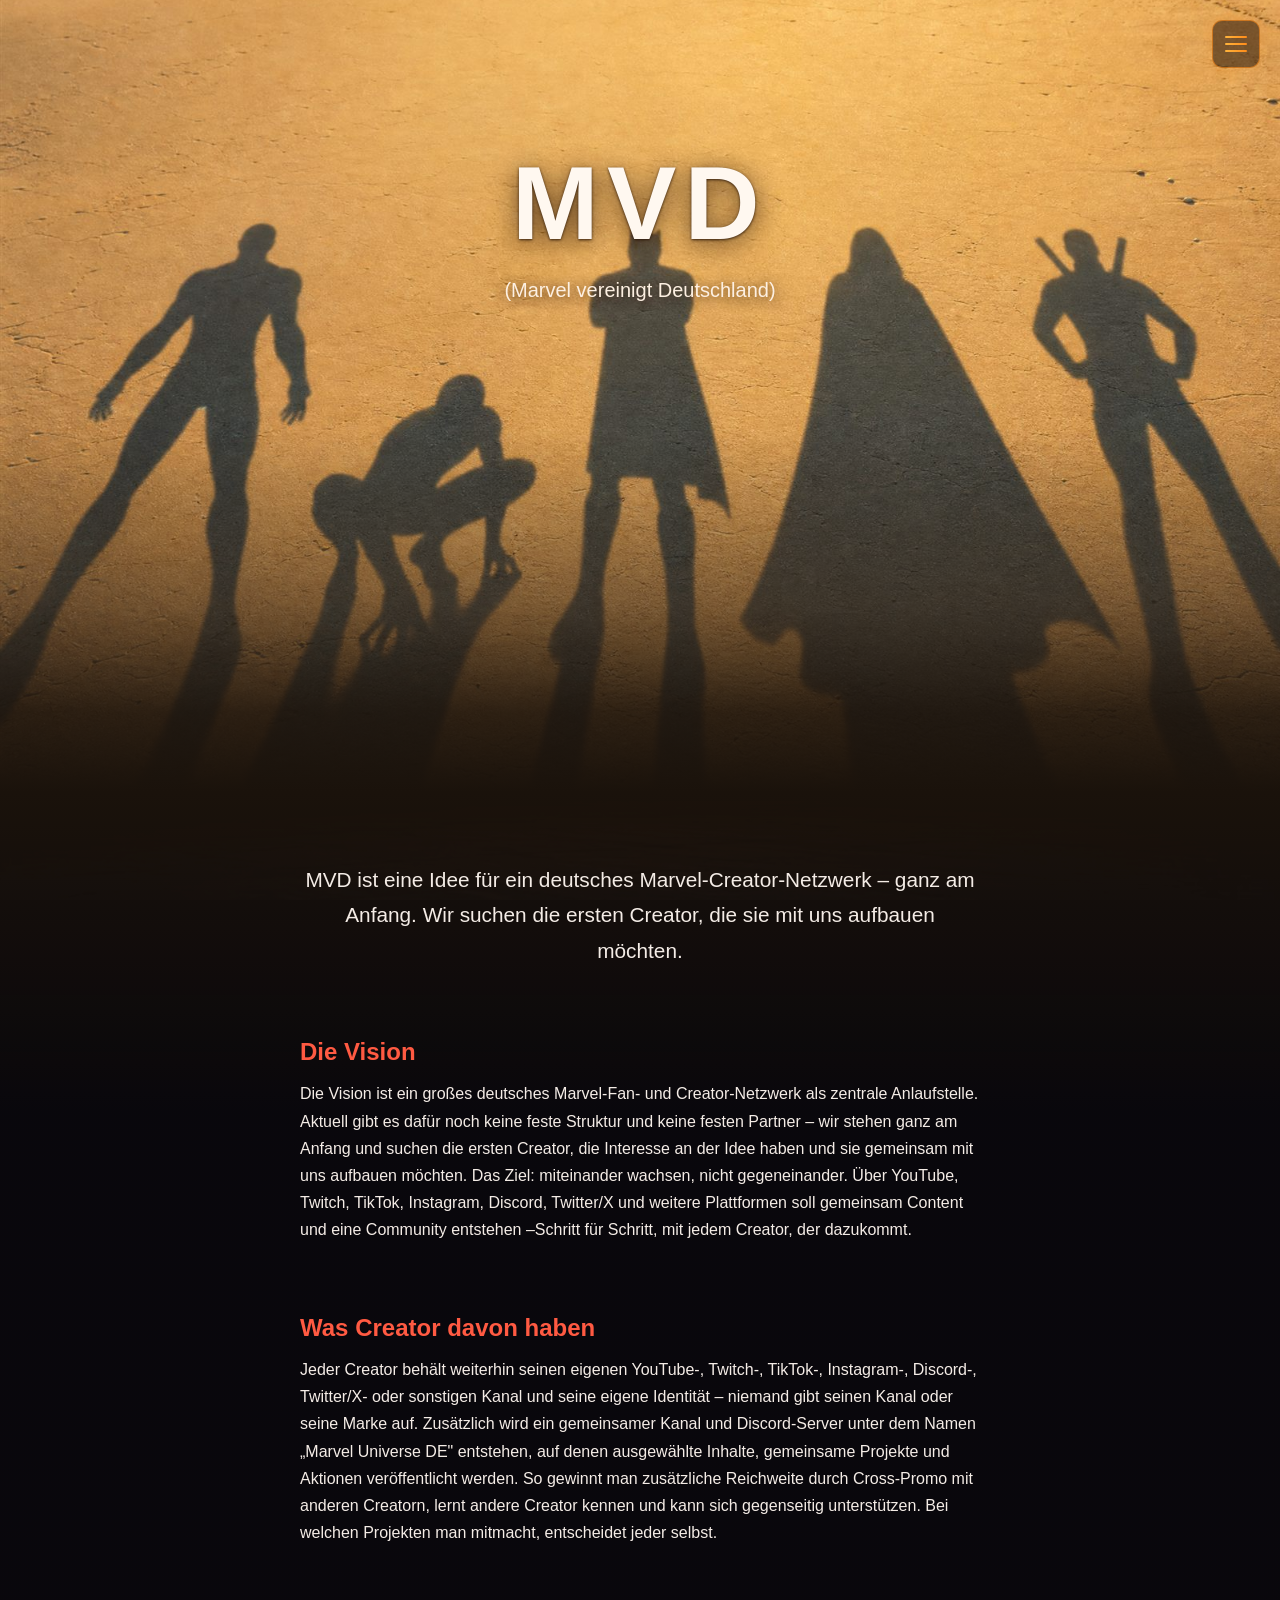
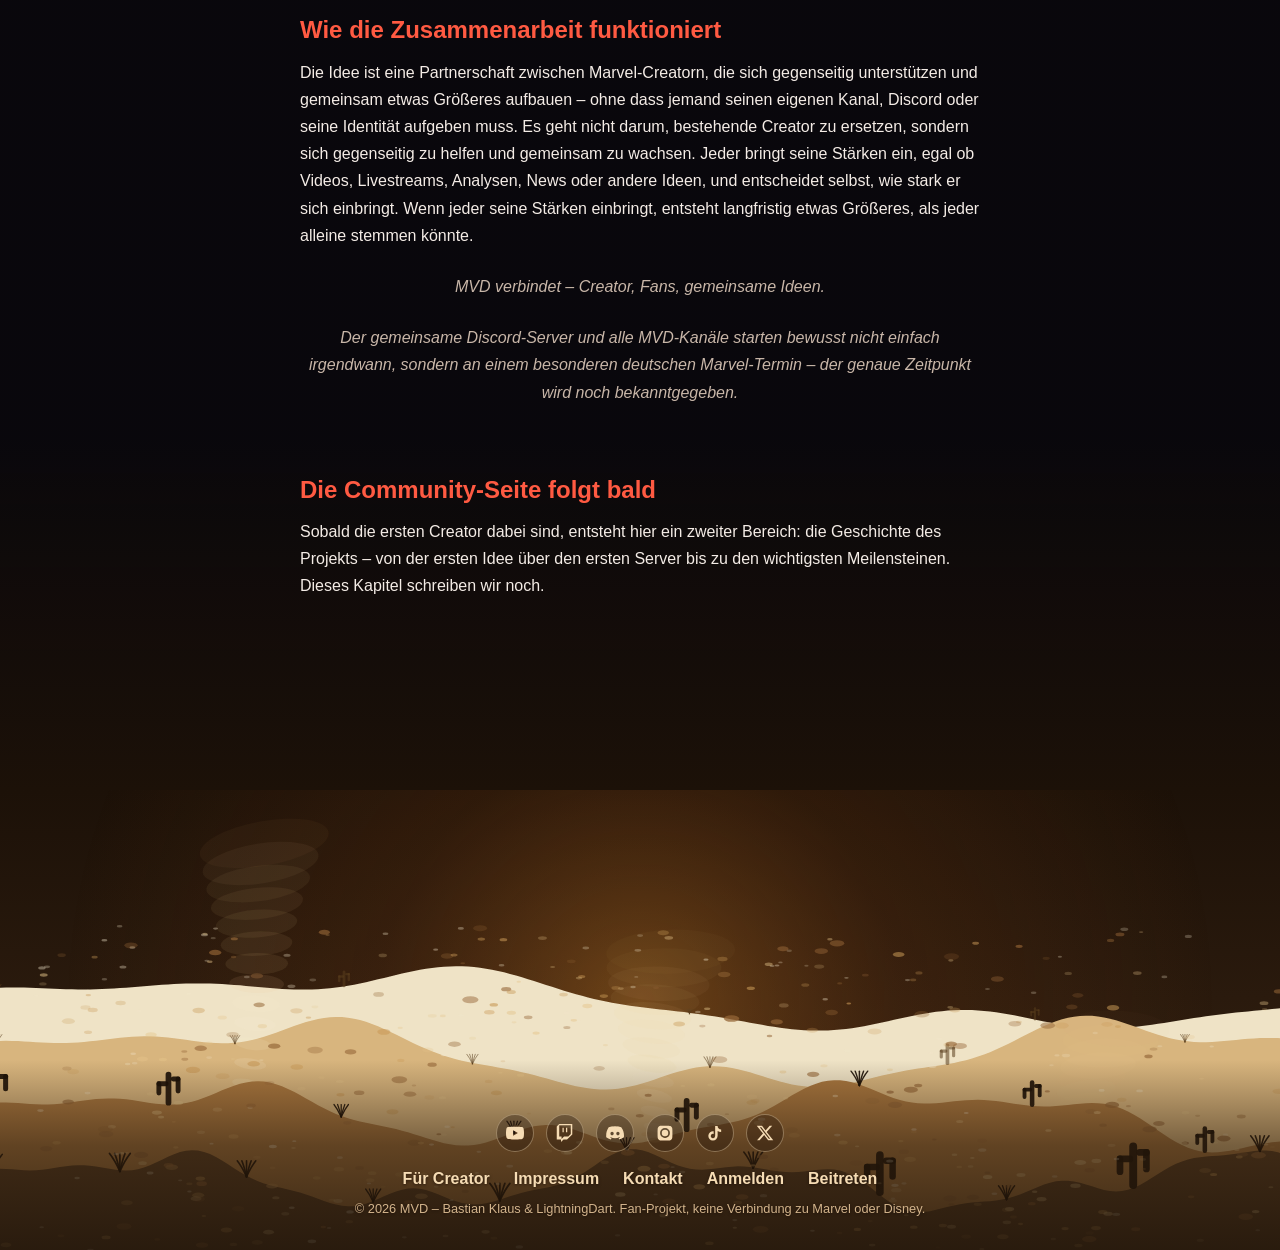
==== commit 72aa30fb: "Video-Hero, Sektions-Navigation, neue Footer-Landschaft, Deko-Objekte Startseite V2: Der Titel steht" ====
--- a/index.html
+++ b/index.html
@@ -101,13 +101,7 @@
   </main>
 
   <footer class="site-footer">
-    <div class="dunes" aria-hidden="true">
-      <div class="dune dune--1"></div>
-      <div class="dune dune--2"></div>
-      <div class="dune dune--3"></div>
-      <div class="dune dune--4"></div>
-    </div>
-    <canvas id="sandstorm" class="sandstorm" aria-hidden="true"></canvas>
+    <canvas id="footer-scene" class="footer-scene" aria-hidden="true"></canvas>
     <div class="footer-inner">
       <div class="footer-social" aria-label="Plattformen">
         <span class="social-icon" title="YouTube"><svg viewBox="0 0 24 24" aria-hidden="true"><path d="M23.5 6.2a3 3 0 0 0-2.1-2.1C19.5 3.5 12 3.5 12 3.5s-7.5 0-9.4.6A3 3 0 0 0 .5 6.2 31 31 0 0 0 0 12a31 31 0 0 0 .5 5.8 3 3 0 0 0 2.1 2.1c1.9.6 9.4.6 9.4.6s7.5 0 9.4-.6a3 3 0 0 0 2.1-2.1A31 31 0 0 0 24 12a31 31 0 0 0-.5-5.8zM9.5 15.6V8.4l6.3 3.6z"/></svg><span class="sr-only">YouTube</span></span>
@@ -129,6 +123,6 @@
   </footer>
 
   <script src="js/main.js"></script>
-  <script src="js/dust.js"></script>
+  <script src="js/footer-scene.js"></script>
 </body>
 </html>
--- a/css/style.css
+++ b/css/style.css
@@ -258,12 +258,13 @@
    Footer – Sand mit den eingeritzten Begriffen
    ========================================================================== */
 
-/* Dünenlandschaft aus vier langsam driftenden Ebenen. Jede Ebene ist eine
-   nahtlos kachelnde SVG-Grafik; animiert wird die Hintergrundposition um
-   exakt eine Kachelbreite, dadurch springt nichts. */
+/* Die ganze Landschaft steckt jetzt in einem einzigen Canvas
+   (js/footer-scene.js): Dünenreihen, Bewuchs, Treibsand und Sandhosen.
+   Vorher lagen hier gekachelte SVG-Ebenen und darunter ein deckender
+   Sockelbalken – der hat die Effekte am unteren Rand abgeschnitten. */
 .site-footer {
   position: relative;
-  min-height: 430px;
+  min-height: 460px;
   padding: 0 20px 30px;
   display: flex;
   align-items: flex-end;
@@ -271,90 +272,34 @@
   overflow: hidden;
   background: linear-gradient(to bottom,
       var(--bg-bottom) 0%,
-      #2a1a0d 55%,
+      #2a1a0d 45%,
       #3b2613 100%);
 }
 
-/* Warmer Lichtschein hinter den Dünenkämmen – wie eine Sonne knapp darunter. */
-.site-footer::before {
-  content: "";
-  position: absolute;
-  left: 50%;
-  bottom: 150px;
-  transform: translateX(-50%);
-  width: 90%;
-  height: 170px;
-  background: radial-gradient(ellipse at center,
-      rgba(224, 138, 43, 0.35) 0%,
-      rgba(160, 80, 25, 0.14) 45%,
-      transparent 72%);
-  filter: blur(14px);
-  pointer-events: none;
-}
-
-.dunes {
+.footer-scene {
   position: absolute;
   inset: 0;
-  pointer-events: none;
-}
-
-/* Die Ebene ist eine Kachelbreite breiter als der Footer und wandert um genau
-   eine Kachel. Weil sich der Hintergrund exakt in diesem Takt wiederholt, ist
-   der Sprung am Ende unsichtbar. Bewegt wird per transform statt per
-   background-position – das läuft auf der GPU und spart Repaints. */
-.dune {
-  --tile: 1200px;
-  --tile-h: 300px;
-  position: absolute;
-  left: 0;
-  width: calc(100% + var(--tile));
-  height: var(--tile-h);
-  background-repeat: repeat-x;
-  background-position: 0 bottom;
-  background-size: var(--tile) var(--tile-h);
-  animation: dune-drift var(--speed, 90s) linear infinite;
-  will-change: transform;
-}
-
-/* Hintere Reihen stehen höher und driften langsamer – dadurch entsteht
-   Tiefe, statt dass alle Reihen aufeinanderliegen. */
-.dune--1 { background-image: url("../assets/images/dune-1.svg"); --speed: 200s; bottom: 96px; }
-.dune--2 { background-image: url("../assets/images/dune-2.svg"); --speed: 150s; bottom: 62px; }
-.dune--3 { background-image: url("../assets/images/dune-3.svg"); --speed: 105s; bottom: 30px; }
-.dune--4 { background-image: url("../assets/images/dune-4.svg"); --speed:  72s; bottom: 0; }
-
-/* Gegenläufig, damit die Ebenen nicht im Gleichschritt wandern. */
-.dune--2, .dune--4 { animation-direction: reverse; }
-
-/* Treibsand über den Dünen (js/sandstorm.js). Liegt über den Dünenebenen,
-   aber unter dem Sockel und dem Text – die Fußzeile bleibt dadurch immer
-   klar lesbar. */
-.sandstorm {
-  position: absolute;
-  inset: 0;
-  z-index: 1;
+  z-index: 0;
   width: 100%;
   height: 100%;
   pointer-events: none;
 }
 
-@keyframes dune-drift {
-  from { transform: translateX(0); }
-  to   { transform: translateX(calc(-1 * var(--tile))); }
-}
-
-/* Verlängert den Sockel der vordersten Dünenreihe nach oben. Gleiche Farbe wie
-   dune-4, deshalb entsteht keine sichtbare Kante – es sorgt nur dafür, dass
-   der Text nie auf einem hellen Dünenkamm landet. */
+/* Weicher dunkler Verlauf am Fuß des Footers. Ersetzt den früheren
+   deckenden Balken: die Fußzeile bleibt lesbar, aber Sand und Wirbel laufen
+   sichtbar dahinter bis zur Unterkante weiter. */
 .site-footer::after {
   content: "";
   position: absolute;
   left: 0;
   right: 0;
   bottom: 0;
-  height: var(--footer-base, 84px);
-  background: #5d4023;
+  height: 190px;
   z-index: 1;
+  background: linear-gradient(to bottom,
+      rgba(38, 24, 11, 0) 0%,
+      rgba(38, 24, 11, 0.55) 45%,
+      rgba(30, 19, 9, 0.82) 100%);
   pointer-events: none;
 }
 
@@ -463,12 +408,8 @@
   .content-block, .intro-text { margin-bottom: 50px; }
   /* Kleinere Kachel, sonst sieht man auf dem Handy nur einen Ausschnitt
      einer einzigen Düne. */
-  .site-footer { min-height: 380px; --footer-base: 118px; }
-  .dune { --tile: 680px; --tile-h: 260px; }
-  .dune--1 { bottom: 78px; }
-  .dune--2 { bottom: 52px; }
-  .dune--3 { bottom: 26px; }
-  .site-footer::before { height: 200px; bottom: 130px; }
+  .site-footer { min-height: 400px; }
+  .site-footer::after { height: 150px; }
   .footer-links { gap: 15px; }
   .footer-social { gap: 9px; margin-bottom: 14px; }
   .social-icon { width: 34px; height: 34px; }
@@ -506,12 +447,10 @@
     min-height: 100svh;
     padding-top: 8vh;
   }
-  .site-footer { min-height: 240px; }
+  .site-footer { min-height: 300px; }
 }
 
 @media (prefers-reduced-motion: reduce) {
   html { scroll-behavior: auto; }
   .reveal { transition: none; }
-  .dune { animation: none; }
-  .sandstorm { display: none; }
-}
+}
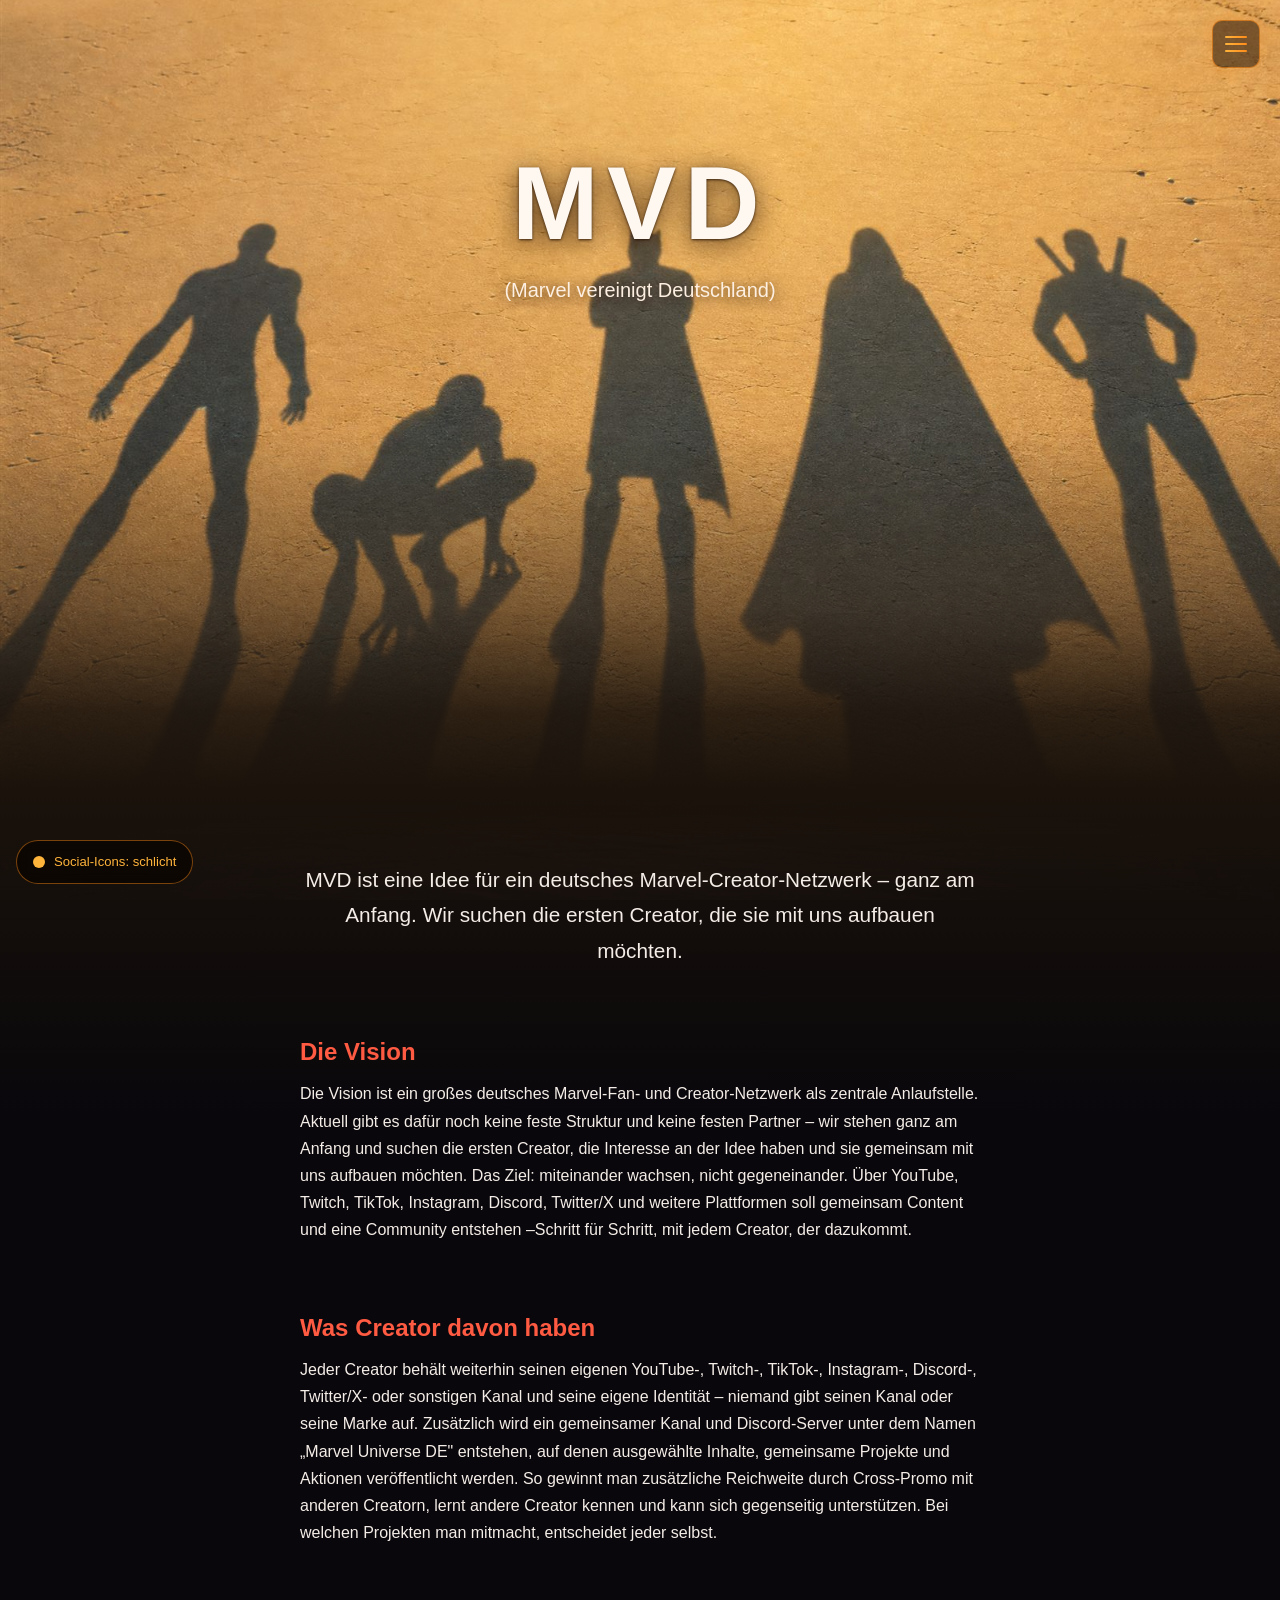
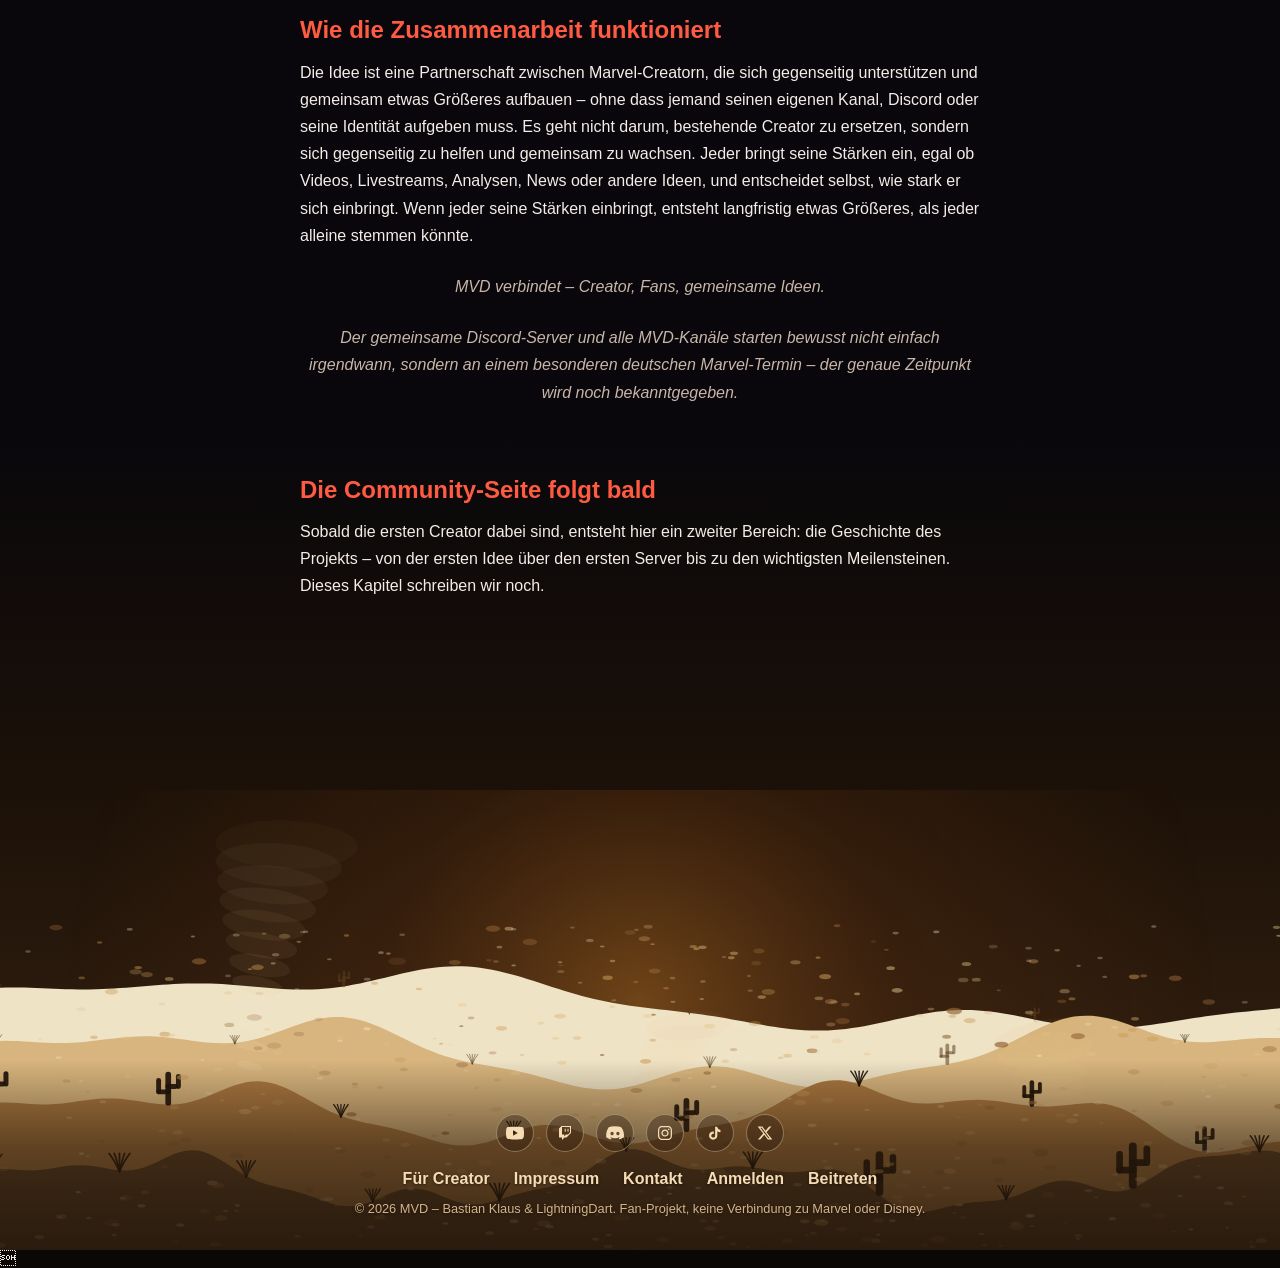
==== commit 0c75f5a6: "Fragen als Kacheln (V1), Farbschalter jetzt fuer die Footer-Icons V1: Die Fragen stehen nicht mehr a" ====
--- a/index.html
+++ b/index.html
@@ -104,12 +104,12 @@
     <canvas id="footer-scene" class="footer-scene" aria-hidden="true"></canvas>
     <div class="footer-inner">
       <div class="footer-social" aria-label="Plattformen">
-        <span class="social-icon" title="YouTube"><svg viewBox="0 0 24 24" aria-hidden="true"><path d="M23.5 6.2a3 3 0 0 0-2.1-2.1C19.5 3.5 12 3.5 12 3.5s-7.5 0-9.4.6A3 3 0 0 0 .5 6.2 31 31 0 0 0 0 12a31 31 0 0 0 .5 5.8 3 3 0 0 0 2.1 2.1c1.9.6 9.4.6 9.4.6s7.5 0 9.4-.6a3 3 0 0 0 2.1-2.1A31 31 0 0 0 24 12a31 31 0 0 0-.5-5.8zM9.5 15.6V8.4l6.3 3.6z"/></svg><span class="sr-only">YouTube</span></span>
-        <span class="social-icon" title="Twitch"><svg viewBox="0 0 24 24" aria-hidden="true"><path d="M4.3 0 1 3.3v17.4h5.7V24l3.3-3.3h4.7L21.7 14V0zm15.4 13.3-3.3 3.3h-5.7l-3.3 3.3v-3.3H4.3V1.7h15.4zM15 5v6h-1.7V5zm-4.7 0v6H8.7V5z"/></svg><span class="sr-only">Twitch</span></span>
-        <span class="social-icon" title="Discord"><svg viewBox="0 0 24 24" aria-hidden="true"><path d="M20.3 4.4A19.8 19.8 0 0 0 15.4 3l-.2.4a13.5 13.5 0 0 0-6.4 0L8.6 3a19.8 19.8 0 0 0-5 1.4C.5 9 0 13.3.3 17.6a19.9 19.9 0 0 0 6 3l1.2-1.7c-.7-.3-1.3-.6-1.9-1l.5-.3a14.2 14.2 0 0 0 12 0l.5.3c-.6.4-1.2.7-1.9 1l1.2 1.7a19.9 19.9 0 0 0 6-3c.4-5-.5-9.2-3.6-13.2zM8.1 15c-1.2 0-2.2-1.1-2.2-2.4s1-2.4 2.2-2.4 2.2 1.1 2.2 2.4S9.3 15 8.1 15zm7.8 0c-1.2 0-2.2-1.1-2.2-2.4s1-2.4 2.2-2.4 2.2 1.1 2.2 2.4-1 2.4-2.2 2.4z"/></svg><span class="sr-only">Discord</span></span>
-        <span class="social-icon" title="Instagram"><svg viewBox="0 0 24 24" aria-hidden="true"><path d="M12 2.2c3.2 0 3.6 0 4.9.1 1.2.1 1.8.3 2.2.4.6.2 1 .5 1.4.9.4.4.7.8.9 1.4.2.4.4 1 .4 2.2.1 1.3.1 1.7.1 4.9s0 3.6-.1 4.9c0 1.2-.2 1.8-.4 2.2-.2.6-.5 1-.9 1.4-.4.4-.8.7-1.4.9-.4.2-1 .4-2.2.4-1.3.1-1.7.1-4.9.1s-3.6 0-4.9-.1c-1.2 0-1.8-.2-2.2-.4-.6-.2-1-.5-1.4-.9-.4-.4-.7-.8-.9-1.4-.2-.4-.4-1-.4-2.2-.1-1.3-.1-1.7-.1-4.9s0-3.6.1-4.9c0-1.2.2-1.8.4-2.2.2-.6.5-1 .9-1.4.4-.4.8-.7 1.4-.9.4-.2 1-.4 2.2-.4C8.4 2.2 8.8 2.2 12 2.2zm0 3.2A6.6 6.6 0 1 0 18.6 12 6.6 6.6 0 0 0 12 5.4zm0 10.9A4.3 4.3 0 1 1 16.3 12 4.3 4.3 0 0 1 12 16.3zm6.9-11.1a1.5 1.5 0 1 1-1.5-1.5 1.5 1.5 0 0 1 1.5 1.5z"/></svg><span class="sr-only">Instagram</span></span>
-        <span class="social-icon" title="TikTok"><svg viewBox="0 0 24 24" aria-hidden="true"><path d="M16.6 5.8a4.8 4.8 0 0 1-1.1-3.1h-3.3v13.3a2.9 2.9 0 1 1-2-2.8V9.7a6.2 6.2 0 1 0 5.3 6.1V9.2a8 8 0 0 0 4.7 1.5V7.4a4.8 4.8 0 0 1-3.6-1.6z"/></svg><span class="sr-only">TikTok</span></span>
-        <span class="social-icon" title="X"><svg viewBox="0 0 24 24" aria-hidden="true"><path d="M18.2 2.3h3.4l-7.4 8.5L23 21.7h-6.8l-5.3-7-6.1 7H1.4l7.9-9.1L1 2.3h7l4.8 6.4zm-1.2 17.4h1.9L7.1 4.2H5z"/></svg><span class="sr-only">X</span></span>
+        <span class="social-icon" data-brand="youtube" title="YouTube"><svg viewBox="0 0 24 24" aria-hidden="true"><path d="M23.5 6.2a3 3 0 0 0-2.1-2.1C19.5 3.5 12 3.5 12 3.5s-7.5 0-9.4.6A3 3 0 0 0 .5 6.2 31 31 0 0 0 0 12a31 31 0 0 0 .5 5.8 3 3 0 0 0 2.1 2.1c1.9.6 9.4.6 9.4.6s7.5 0 9.4-.6a3 3 0 0 0 2.1-2.1A31 31 0 0 0 24 12a31 31 0 0 0-.5-5.8zM9.5 15.6V8.4l6.3 3.6z"/></svg><span class="sr-only">YouTube</span></span>
+        <span class="social-icon" data-brand="twitch" title="Twitch"><svg viewBox="0 0 24 24" aria-hidden="true"><path d="M11.571 4.714h1.715v5.143H11.57zm4.715 0H18v5.143h-1.714zM6 0L1.714 4.286v15.428h5.143V24l4.286-4.286h3.428L22.286 12V0zm14.571 11.143l-3.428 3.428h-3.429l-3 3v-3H6.857V1.714h13.714z"/></svg><span class="sr-only">Twitch</span></span>
+        <span class="social-icon" data-brand="discord" title="Discord"><svg viewBox="0 0 24 24" aria-hidden="true"><path d="M20.3 4.4A19.8 19.8 0 0 0 15.4 3l-.2.4a13.5 13.5 0 0 0-6.4 0L8.6 3a19.8 19.8 0 0 0-5 1.4C.5 9 0 13.3.3 17.6a19.9 19.9 0 0 0 6 3l1.2-1.7c-.7-.3-1.3-.6-1.9-1l.5-.3a14.2 14.2 0 0 0 12 0l.5.3c-.6.4-1.2.7-1.9 1l1.2 1.7a19.9 19.9 0 0 0 6-3c.4-5-.5-9.2-3.6-13.2zM8.1 15c-1.2 0-2.2-1.1-2.2-2.4s1-2.4 2.2-2.4 2.2 1.1 2.2 2.4S9.3 15 8.1 15zm7.8 0c-1.2 0-2.2-1.1-2.2-2.4s1-2.4 2.2-2.4 2.2 1.1 2.2 2.4-1 2.4-2.2 2.4z"/></svg><span class="sr-only">Discord</span></span>
+        <span class="social-icon" data-brand="instagram" title="Instagram"><svg viewBox="0 0 24 24" aria-hidden="true"><path d="M12 0C8.74 0 8.333.015 7.053.072 5.775.132 4.905.333 4.14.63c-.789.306-1.459.717-2.126 1.384S.935 3.35.63 4.14C.333 4.905.131 5.775.072 7.053.012 8.333 0 8.74 0 12s.015 3.667.072 4.947c.06 1.277.261 2.148.558 2.913.306.788.717 1.459 1.384 2.126.667.666 1.336 1.079 2.126 1.384.766.296 1.636.499 2.913.558C8.333 23.988 8.74 24 12 24s3.667-.015 4.947-.072c1.277-.06 2.148-.262 2.913-.558.788-.306 1.459-.718 2.126-1.384.666-.667 1.079-1.335 1.384-2.126.296-.765.499-1.636.558-2.913.06-1.28.072-1.687.072-4.947s-.015-3.667-.072-4.947c-.06-1.277-.262-2.149-.558-2.913-.306-.789-.718-1.459-1.384-2.126C21.319 1.347 20.651.935 19.86.63c-.765-.297-1.636-.499-2.913-.558C15.667.012 15.26 0 12 0zm0 2.16c3.203 0 3.585.016 4.85.071 1.17.055 1.805.249 2.227.415.562.217.96.477 1.382.896.419.42.679.819.896 1.381.164.422.36 1.057.413 2.227.057 1.266.07 1.646.07 4.85s-.015 3.585-.074 4.85c-.061 1.17-.256 1.805-.421 2.227-.224.562-.479.96-.899 1.382-.419.419-.824.679-1.38.896-.42.164-1.065.36-2.235.413-1.274.057-1.649.07-4.859.07-3.211 0-3.586-.015-4.859-.074-1.171-.061-1.816-.256-2.236-.421-.569-.224-.96-.479-1.379-.899-.421-.419-.69-.824-.9-1.38-.165-.42-.359-1.065-.42-2.235-.045-1.26-.061-1.649-.061-4.844 0-3.196.016-3.586.061-4.861.061-1.17.255-1.814.42-2.234.21-.57.479-.96.9-1.381.419-.419.81-.689 1.379-.898.42-.166 1.051-.361 2.221-.421 1.275-.045 1.65-.06 4.859-.06zm0 3.678c-3.405 0-6.162 2.76-6.162 6.162 0 3.405 2.76 6.162 6.162 6.162 3.405 0 6.162-2.76 6.162-6.162 0-3.405-2.76-6.162-6.162-6.162zM12 16c-2.21 0-4-1.79-4-4s1.79-4 4-4 4 1.79 4 4-1.79 4-4 4zm7.846-10.405c0 .795-.646 1.44-1.44 1.44-.795 0-1.44-.646-1.44-1.44 0-.794.646-1.439 1.44-1.439.793-.001 1.439.645 1.439 1.439z"/></svg><span class="sr-only">Instagram</span></span>
+        <span class="social-icon" data-brand="tiktok" title="TikTok"><svg viewBox="0 0 24 24" aria-hidden="true"><path d="M16.6 5.8a4.8 4.8 0 0 1-1.1-3.1h-3.3v13.3a2.9 2.9 0 1 1-2-2.8V9.7a6.2 6.2 0 1 0 5.3 6.1V9.2a8 8 0 0 0 4.7 1.5V7.4a4.8 4.8 0 0 1-3.6-1.6z"/></svg><span class="sr-only">TikTok</span></span>
+        <span class="social-icon" data-brand="x" title="X"><svg viewBox="0 0 24 24" aria-hidden="true"><path d="M18.2 2.3h3.4l-7.4 8.5L23 21.7h-6.8l-5.3-7-6.1 7H1.4l7.9-9.1L1 2.3h7l4.8 6.4zm-1.2 17.4h1.9L7.1 4.2H5z"/></svg><span class="sr-only">X</span></span>
       </div>
       <div class="footer-links">
         <a href="creator.html">Für Creator</a>
@@ -124,5 +124,5 @@
 
   <script src="js/main.js"></script>
   <script src="js/footer-scene.js"></script>
-</body>
+  <script src="js/icon-colors.js"></script>
 </html>
--- a/css/style.css
+++ b/css/style.css
@@ -353,6 +353,15 @@
   fill: currentColor;
 }
 
+/* Optischer Ausgleich: Die Zeichen füllen ihr 24er-Feld unterschiedlich stark
+   aus. Twitch und Instagram gehen bis an den Rand, YouTube und Discord nur
+   über gut zwei Drittel der Höhe. Bei gleicher Kastengröße wirken die
+   ersten beiden deshalb deutlich größer. Diese Werte gleichen das aus. */
+.social-icon[data-brand="twitch"] svg    { width: 14px; height: 14px; }
+.social-icon[data-brand="instagram"] svg { width: 14px; height: 14px; }
+.social-icon[data-brand="x"] svg         { width: 16px; height: 16px; }
+.social-icon[data-brand="tiktok"] svg    { width: 16px; height: 16px; }
+
 @media (hover: hover) {
   .social-icon:hover {
     background: rgba(255, 140, 26, 0.22);
@@ -414,6 +423,11 @@
   .footer-social { gap: 9px; margin-bottom: 14px; }
   .social-icon { width: 34px; height: 34px; }
   .social-icon svg { width: 16px; height: 16px; }
+
+  .social-icon[data-brand="twitch"] svg    { width: 13px; height: 13px; }
+  .social-icon[data-brand="instagram"] svg { width: 13px; height: 13px; }
+  .social-icon[data-brand="x"] svg         { width: 14px; height: 14px; }
+  .social-icon[data-brand="tiktok"] svg    { width: 14px; height: 14px; }
   .footer-links a { font-size: 0.92rem; }
 }
 
@@ -454,3 +468,104 @@
   html { scroll-behavior: auto; }
   .reveal { transition: none; }
 }
+
+/* ==========================================================================
+   Social-Media-Icons: Markenfarben (js/icon-colors.js)
+
+   Ohne die Klasse "brand-icons" auf <html> greift hier nichts und die Icons
+   bleiben zurückhaltend. Wird das Feature entfernt, kann dieser Block
+   stehenbleiben – er wird dann nie aktiv.
+   ========================================================================== */
+
+.brand-icons .social-icon {
+  border-color: transparent;
+  color: #fff;
+  /* Heller Ring, damit die dunklen Marken (X, TikTok) auf dunklem Grund
+     nicht verschwinden. */
+  box-shadow: 0 0 0 1px rgba(255, 255, 255, 0.3);
+}
+
+.brand-icons .social-icon[data-brand="youtube"]  { background: #ff0000; }
+.brand-icons .social-icon[data-brand="twitch"]   { background: #9146ff; }
+.brand-icons .social-icon[data-brand="discord"]  { background: #5865f2; }
+.brand-icons .social-icon[data-brand="tiktok"]   { background: #010101; }
+.brand-icons .social-icon[data-brand="x"]        { background: #000000; }
+
+/* Instagram hat keine einzelne Hausfarbe, sondern seinen Verlauf. */
+.brand-icons .social-icon[data-brand="instagram"] {
+  background: radial-gradient(circle at 30% 108%,
+      #fdf497 0%, #fdf497 5%, #fd5949 45%, #d6249f 60%, #285aeb 90%);
+}
+
+@media (hover: hover) {
+  .brand-icons .social-icon:hover {
+    filter: brightness(1.15);
+    box-shadow: 0 0 0 2px rgba(255, 255, 255, 0.55);
+  }
+}
+
+/* ==========================================================================
+   Schalter für die Icon-Farben (js/icon-colors.js)
+   ========================================================================== */
+
+.icon-toggle {
+  position: fixed;
+  left: calc(16px + env(safe-area-inset-left, 0px));
+  bottom: calc(16px + env(safe-area-inset-bottom, 0px));
+  z-index: 95;
+  display: inline-flex;
+  align-items: center;
+  gap: 9px;
+  /* 44px hoch: sichere Trefferfläche auf dem Handy. */
+  min-height: 44px;
+  max-width: calc(100vw - 32px);
+  padding: 10px 16px;
+  border: 1px solid rgba(255, 140, 26, 0.45);
+  border-radius: 999px;
+  background: rgba(12, 6, 2, 0.88);
+  backdrop-filter: blur(6px);
+  color: var(--color-orange-light);
+  font-family: var(--font-base);
+  font-size: 0.82rem;
+  line-height: 1.2;
+  text-align: left;
+  cursor: pointer;
+  transition: background 0.18s ease, border-color 0.18s ease, color 0.18s ease;
+}
+
+/* Farbpunkt, der den Zustand zeigt. */
+.icon-toggle::before {
+  content: "";
+  flex: 0 0 auto;
+  width: 12px;
+  height: 12px;
+  border-radius: 50%;
+  background: currentColor;
+}
+
+.icon-toggle[aria-pressed="true"]::before {
+  background: conic-gradient(#ff0000, #9146ff, #5865f2, #d6249f, #010101, #ff0000);
+}
+
+@media (hover: hover) {
+  .icon-toggle:hover {
+    background: rgba(255, 140, 26, 0.18);
+    border-color: var(--color-orange-light);
+    color: #fff0dc;
+  }
+}
+
+.icon-toggle:focus-visible {
+  outline: 2px solid var(--color-orange-light);
+  outline-offset: 3px;
+}
+
+@media (max-width: 700px) {
+  .icon-toggle {
+    left: calc(10px + env(safe-area-inset-left, 0px));
+    bottom: calc(10px + env(safe-area-inset-bottom, 0px));
+    max-width: calc(100vw - 76px);
+    padding: 9px 13px;
+    font-size: 0.76rem;
+  }
+}
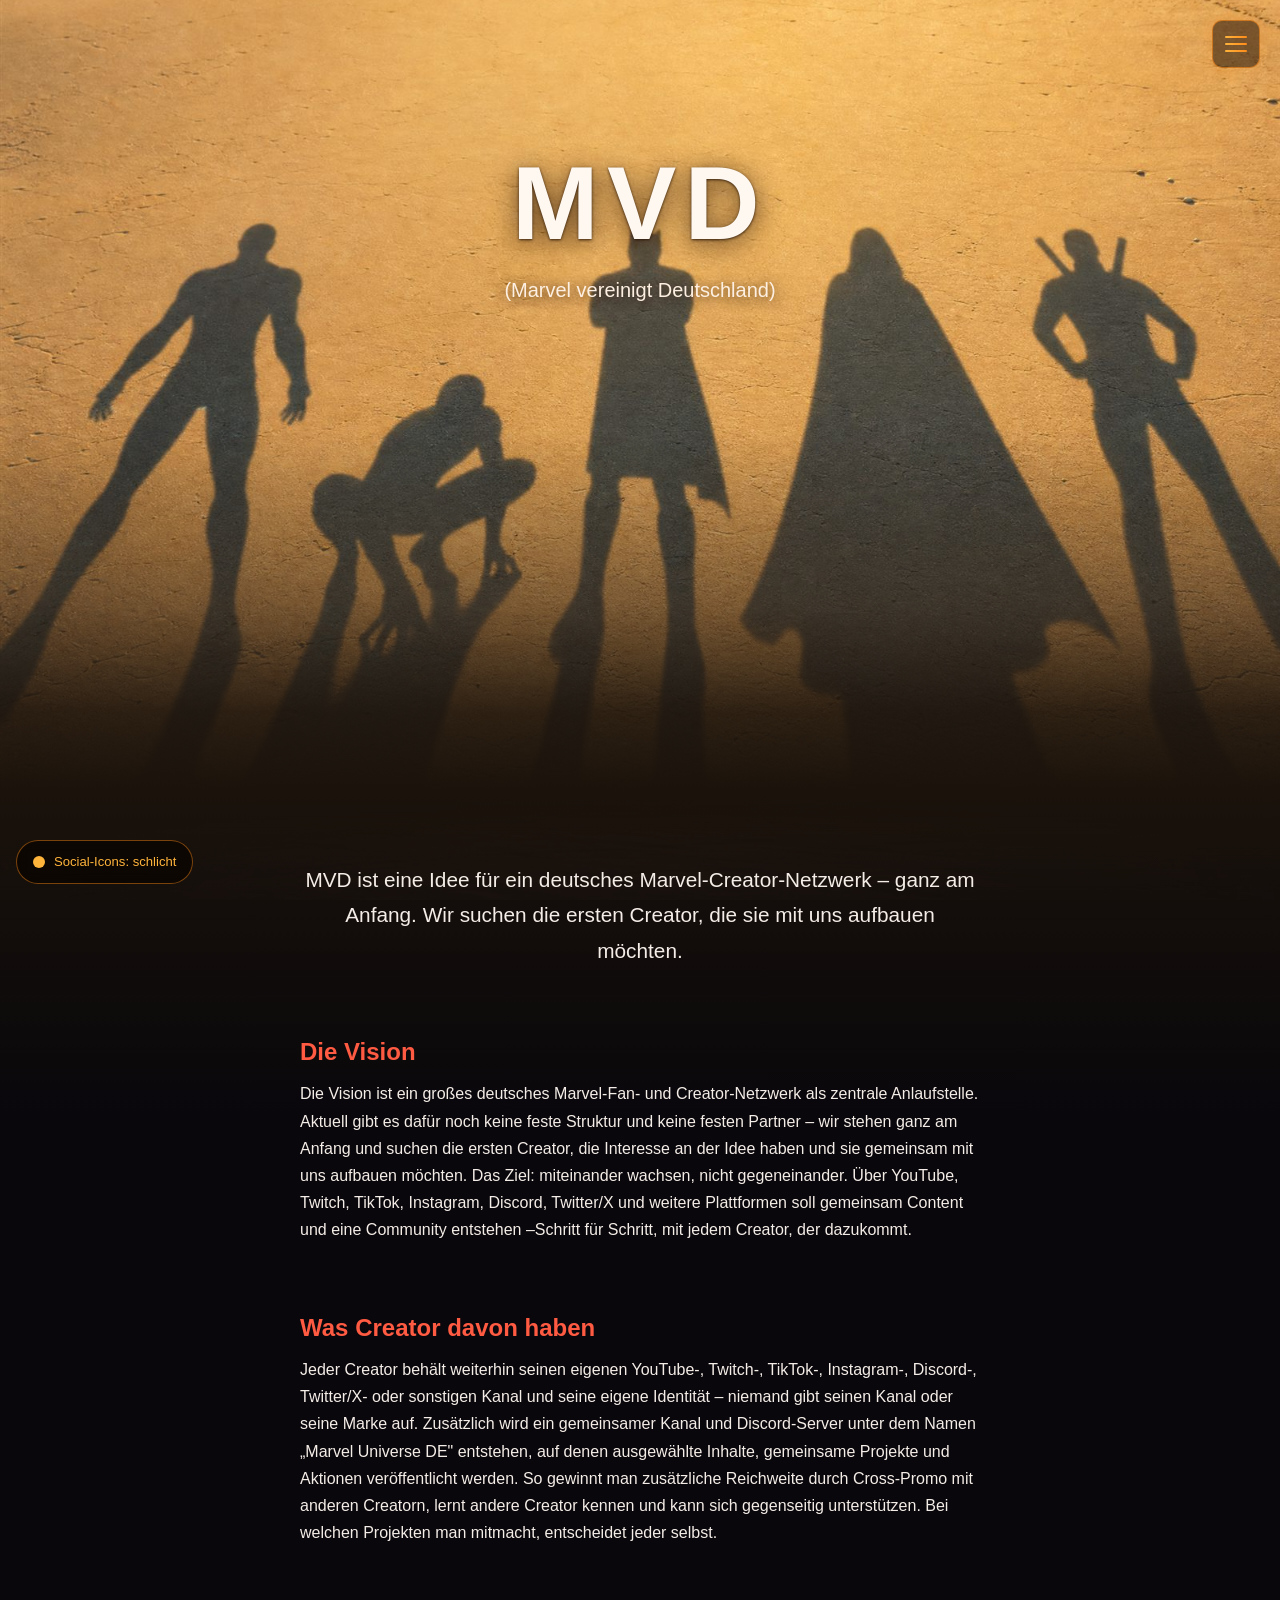
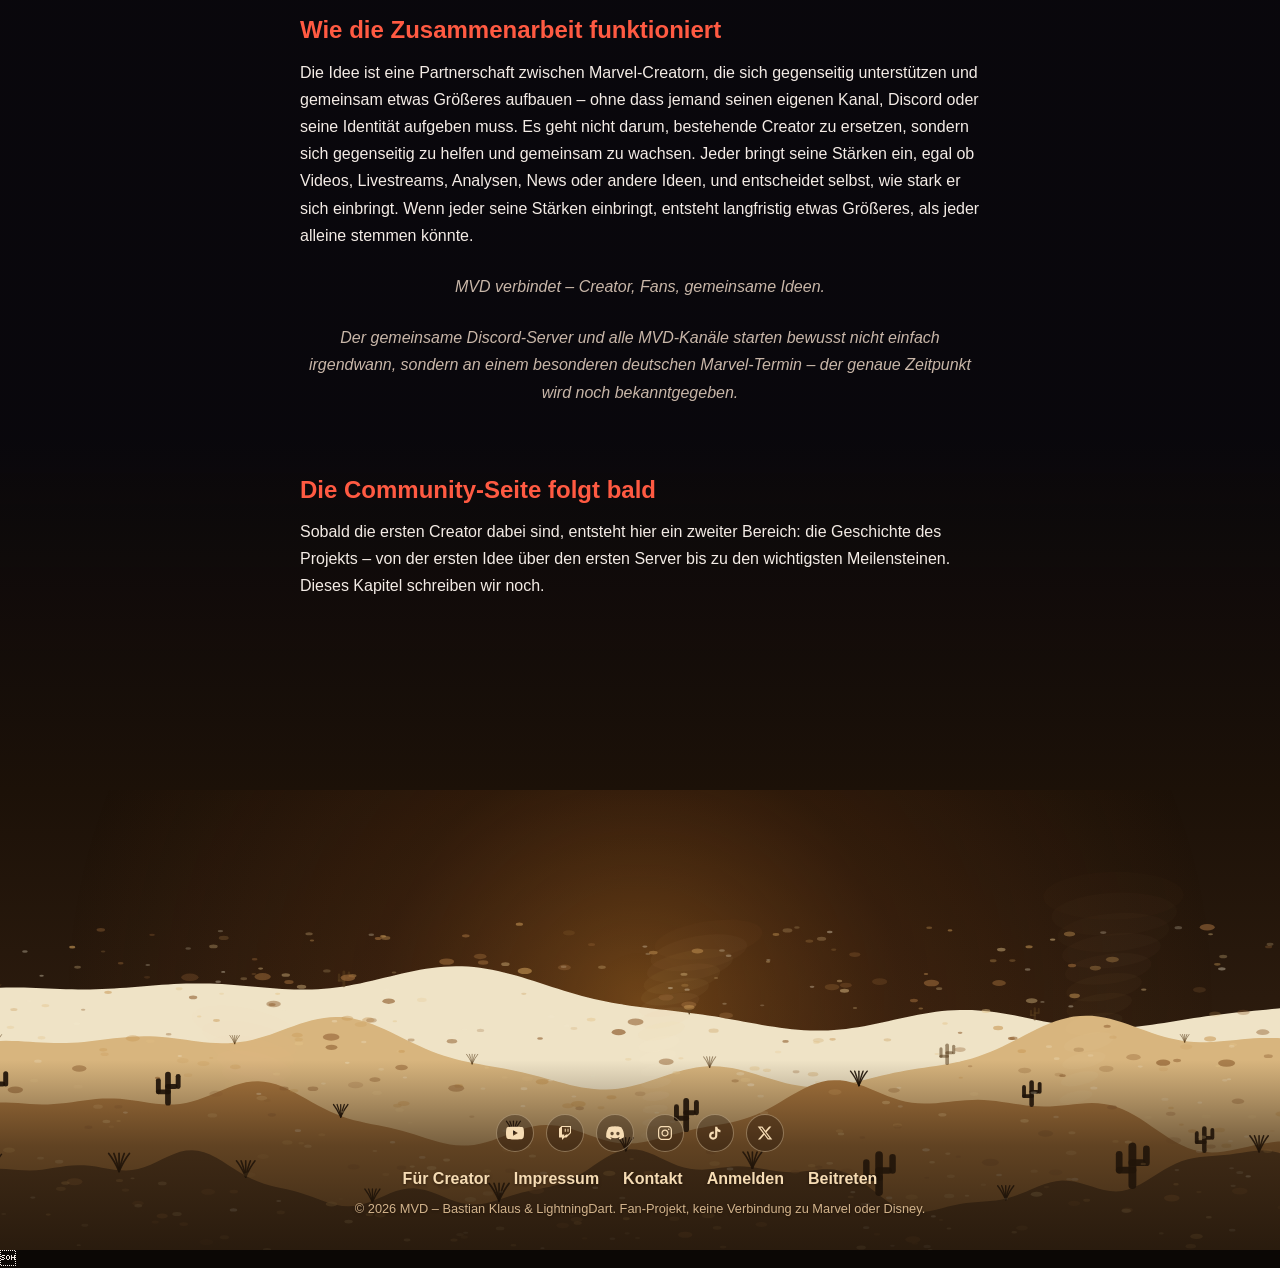
==== commit 87f90bb2: "Deko-Symbole fest eingefaerbt, TikTok mehrfarbig, Weiss unter dem Footer weg Deko-Symbole in den Ber" ====
--- a/index.html
+++ b/index.html
@@ -108,7 +108,7 @@
         <span class="social-icon" data-brand="twitch" title="Twitch"><svg viewBox="0 0 24 24" aria-hidden="true"><path d="M11.571 4.714h1.715v5.143H11.57zm4.715 0H18v5.143h-1.714zM6 0L1.714 4.286v15.428h5.143V24l4.286-4.286h3.428L22.286 12V0zm14.571 11.143l-3.428 3.428h-3.429l-3 3v-3H6.857V1.714h13.714z"/></svg><span class="sr-only">Twitch</span></span>
         <span class="social-icon" data-brand="discord" title="Discord"><svg viewBox="0 0 24 24" aria-hidden="true"><path d="M20.3 4.4A19.8 19.8 0 0 0 15.4 3l-.2.4a13.5 13.5 0 0 0-6.4 0L8.6 3a19.8 19.8 0 0 0-5 1.4C.5 9 0 13.3.3 17.6a19.9 19.9 0 0 0 6 3l1.2-1.7c-.7-.3-1.3-.6-1.9-1l.5-.3a14.2 14.2 0 0 0 12 0l.5.3c-.6.4-1.2.7-1.9 1l1.2 1.7a19.9 19.9 0 0 0 6-3c.4-5-.5-9.2-3.6-13.2zM8.1 15c-1.2 0-2.2-1.1-2.2-2.4s1-2.4 2.2-2.4 2.2 1.1 2.2 2.4S9.3 15 8.1 15zm7.8 0c-1.2 0-2.2-1.1-2.2-2.4s1-2.4 2.2-2.4 2.2 1.1 2.2 2.4-1 2.4-2.2 2.4z"/></svg><span class="sr-only">Discord</span></span>
         <span class="social-icon" data-brand="instagram" title="Instagram"><svg viewBox="0 0 24 24" aria-hidden="true"><path d="M12 0C8.74 0 8.333.015 7.053.072 5.775.132 4.905.333 4.14.63c-.789.306-1.459.717-2.126 1.384S.935 3.35.63 4.14C.333 4.905.131 5.775.072 7.053.012 8.333 0 8.74 0 12s.015 3.667.072 4.947c.06 1.277.261 2.148.558 2.913.306.788.717 1.459 1.384 2.126.667.666 1.336 1.079 2.126 1.384.766.296 1.636.499 2.913.558C8.333 23.988 8.74 24 12 24s3.667-.015 4.947-.072c1.277-.06 2.148-.262 2.913-.558.788-.306 1.459-.718 2.126-1.384.666-.667 1.079-1.335 1.384-2.126.296-.765.499-1.636.558-2.913.06-1.28.072-1.687.072-4.947s-.015-3.667-.072-4.947c-.06-1.277-.262-2.149-.558-2.913-.306-.789-.718-1.459-1.384-2.126C21.319 1.347 20.651.935 19.86.63c-.765-.297-1.636-.499-2.913-.558C15.667.012 15.26 0 12 0zm0 2.16c3.203 0 3.585.016 4.85.071 1.17.055 1.805.249 2.227.415.562.217.96.477 1.382.896.419.42.679.819.896 1.381.164.422.36 1.057.413 2.227.057 1.266.07 1.646.07 4.85s-.015 3.585-.074 4.85c-.061 1.17-.256 1.805-.421 2.227-.224.562-.479.96-.899 1.382-.419.419-.824.679-1.38.896-.42.164-1.065.36-2.235.413-1.274.057-1.649.07-4.859.07-3.211 0-3.586-.015-4.859-.074-1.171-.061-1.816-.256-2.236-.421-.569-.224-.96-.479-1.379-.899-.421-.419-.69-.824-.9-1.38-.165-.42-.359-1.065-.42-2.235-.045-1.26-.061-1.649-.061-4.844 0-3.196.016-3.586.061-4.861.061-1.17.255-1.814.42-2.234.21-.57.479-.96.9-1.381.419-.419.81-.689 1.379-.898.42-.166 1.051-.361 2.221-.421 1.275-.045 1.65-.06 4.859-.06zm0 3.678c-3.405 0-6.162 2.76-6.162 6.162 0 3.405 2.76 6.162 6.162 6.162 3.405 0 6.162-2.76 6.162-6.162 0-3.405-2.76-6.162-6.162-6.162zM12 16c-2.21 0-4-1.79-4-4s1.79-4 4-4 4 1.79 4 4-1.79 4-4 4zm7.846-10.405c0 .795-.646 1.44-1.44 1.44-.795 0-1.44-.646-1.44-1.44 0-.794.646-1.439 1.44-1.439.793-.001 1.439.645 1.439 1.439z"/></svg><span class="sr-only">Instagram</span></span>
-        <span class="social-icon" data-brand="tiktok" title="TikTok"><svg viewBox="0 0 24 24" aria-hidden="true"><path d="M16.6 5.8a4.8 4.8 0 0 1-1.1-3.1h-3.3v13.3a2.9 2.9 0 1 1-2-2.8V9.7a6.2 6.2 0 1 0 5.3 6.1V9.2a8 8 0 0 0 4.7 1.5V7.4a4.8 4.8 0 0 1-3.6-1.6z"/></svg><span class="sr-only">TikTok</span></span>
+        <span class="social-icon" data-brand="tiktok" title="TikTok"><svg viewBox="0 0 24 24" aria-hidden="true"><path class="tt tt--cyan" d="M16.6 5.8a4.8 4.8 0 0 1-1.1-3.1h-3.3v13.3a2.9 2.9 0 1 1-2-2.8V9.7a6.2 6.2 0 1 0 5.3 6.1V9.2a8 8 0 0 0 4.7 1.5V7.4a4.8 4.8 0 0 1-3.6-1.6z"/><path class="tt tt--magenta" d="M16.6 5.8a4.8 4.8 0 0 1-1.1-3.1h-3.3v13.3a2.9 2.9 0 1 1-2-2.8V9.7a6.2 6.2 0 1 0 5.3 6.1V9.2a8 8 0 0 0 4.7 1.5V7.4a4.8 4.8 0 0 1-3.6-1.6z"/><path class="tt tt--main" d="M16.6 5.8a4.8 4.8 0 0 1-1.1-3.1h-3.3v13.3a2.9 2.9 0 1 1-2-2.8V9.7a6.2 6.2 0 1 0 5.3 6.1V9.2a8 8 0 0 0 4.7 1.5V7.4a4.8 4.8 0 0 1-3.6-1.6z"/></svg><span class="sr-only">TikTok</span></span>
         <span class="social-icon" data-brand="x" title="X"><svg viewBox="0 0 24 24" aria-hidden="true"><path d="M18.2 2.3h3.4l-7.4 8.5L23 21.7h-6.8l-5.3-7-6.1 7H1.4l7.9-9.1L1 2.3h7l4.8 6.4zm-1.2 17.4h1.9L7.1 4.2H5z"/></svg><span class="sr-only">X</span></span>
       </div>
       <div class="footer-links">
--- a/css/style.css
+++ b/css/style.css
@@ -28,7 +28,9 @@
 
 html {
   scroll-behavior: smooth;
-  background: var(--bg-mid);
+  /* Faerbt die Flaeche ober- und unterhalb des Inhalts. Bewusst die Farbe
+     des Footer-Fusses, damit unten kein sichtbarer Absatz entsteht. */
+  background: #3b2613;
 }
 
 body {
@@ -480,9 +482,10 @@
 .brand-icons .social-icon {
   border-color: transparent;
   color: #fff;
-  /* Heller Ring, damit die dunklen Marken (X, TikTok) auf dunklem Grund
-     nicht verschwinden. */
-  box-shadow: 0 0 0 1px rgba(255, 255, 255, 0.3);
+  /* Nur ein Hauch von Ring, damit die dunklen Marken (X, TikTok) auf
+     dunklem Grund nicht verschwinden. Kräftiger gerahmt wirkte es, als
+     hätten die Icons einen weißen Rand. */
+  box-shadow: 0 0 0 1px rgba(255, 255, 255, 0.18);
 }
 
 .brand-icons .social-icon[data-brand="youtube"]  { background: #ff0000; }
@@ -500,7 +503,7 @@
 @media (hover: hover) {
   .brand-icons .social-icon:hover {
     filter: brightness(1.15);
-    box-shadow: 0 0 0 2px rgba(255, 255, 255, 0.55);
+    box-shadow: 0 0 0 2px rgba(255, 255, 255, 0.35);
   }
 }
 
@@ -569,3 +572,30 @@
     font-size: 0.76rem;
   }
 }
+
+/* TikTok besteht aus drei Ebenen: eine cyanfarbene und eine magentafarbene
+   Kopie leicht versetzt dahinter, die eigentliche Note darüber. Genau so
+   sieht das echte Logo aus. Schlicht bleibt nur die Note sichtbar. */
+.social-icon[data-brand="tiktok"] .tt--cyan,
+.social-icon[data-brand="tiktok"] .tt--magenta { display: none; }
+
+.brand-icons .social-icon[data-brand="tiktok"] .tt--cyan {
+  display: block;
+  fill: #25f4ee;
+  transform: translate(-1.1px, -1.1px);
+}
+
+.brand-icons .social-icon[data-brand="tiktok"] .tt--magenta {
+  display: block;
+  fill: #fe2c55;
+  transform: translate(1.1px, 1.1px);
+}
+
+.brand-icons .social-icon[data-brand="tiktok"] .tt--main { fill: #fff; }
+
+/* Instagram: der Verlauf soll den ganzen Kreis füllen, sonst blitzt an den
+   Rändern der Untergrund durch. */
+.brand-icons .social-icon[data-brand="instagram"] {
+  background-size: 140% 140%;
+  background-position: center;
+}
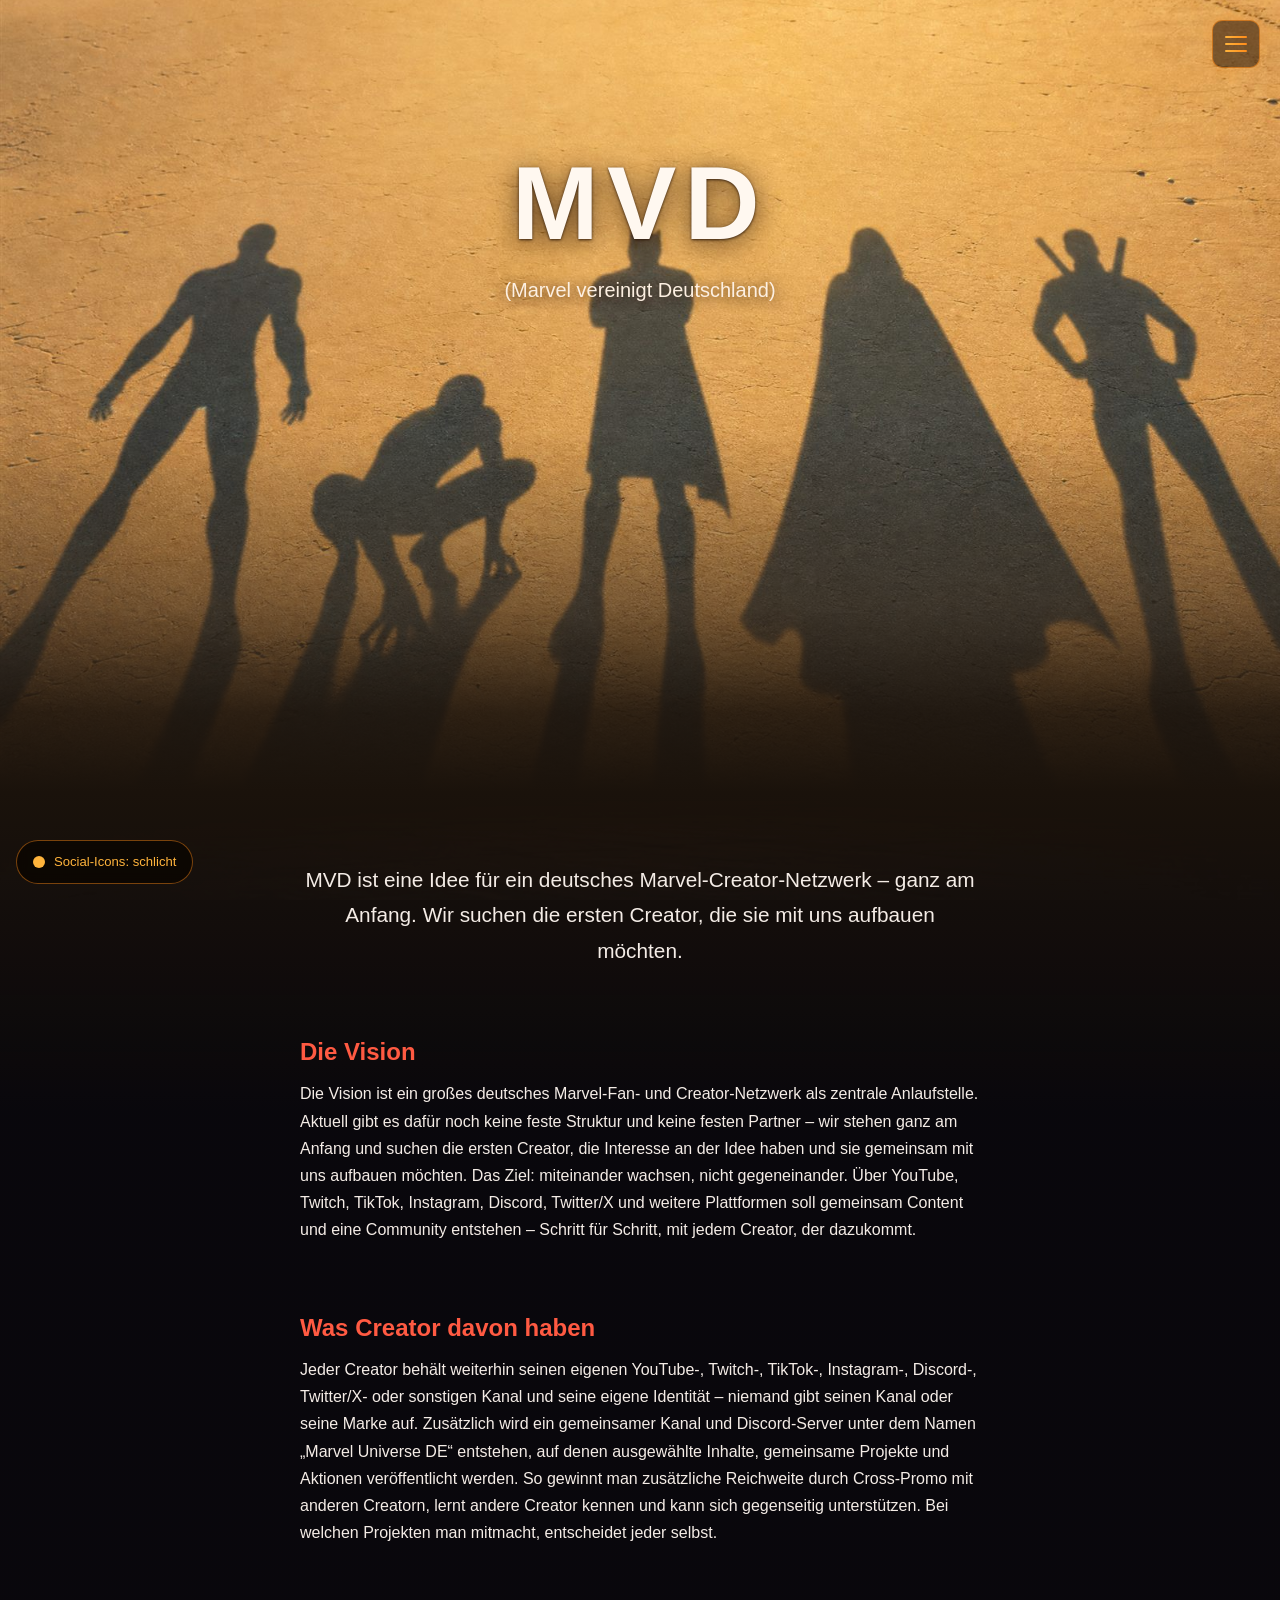
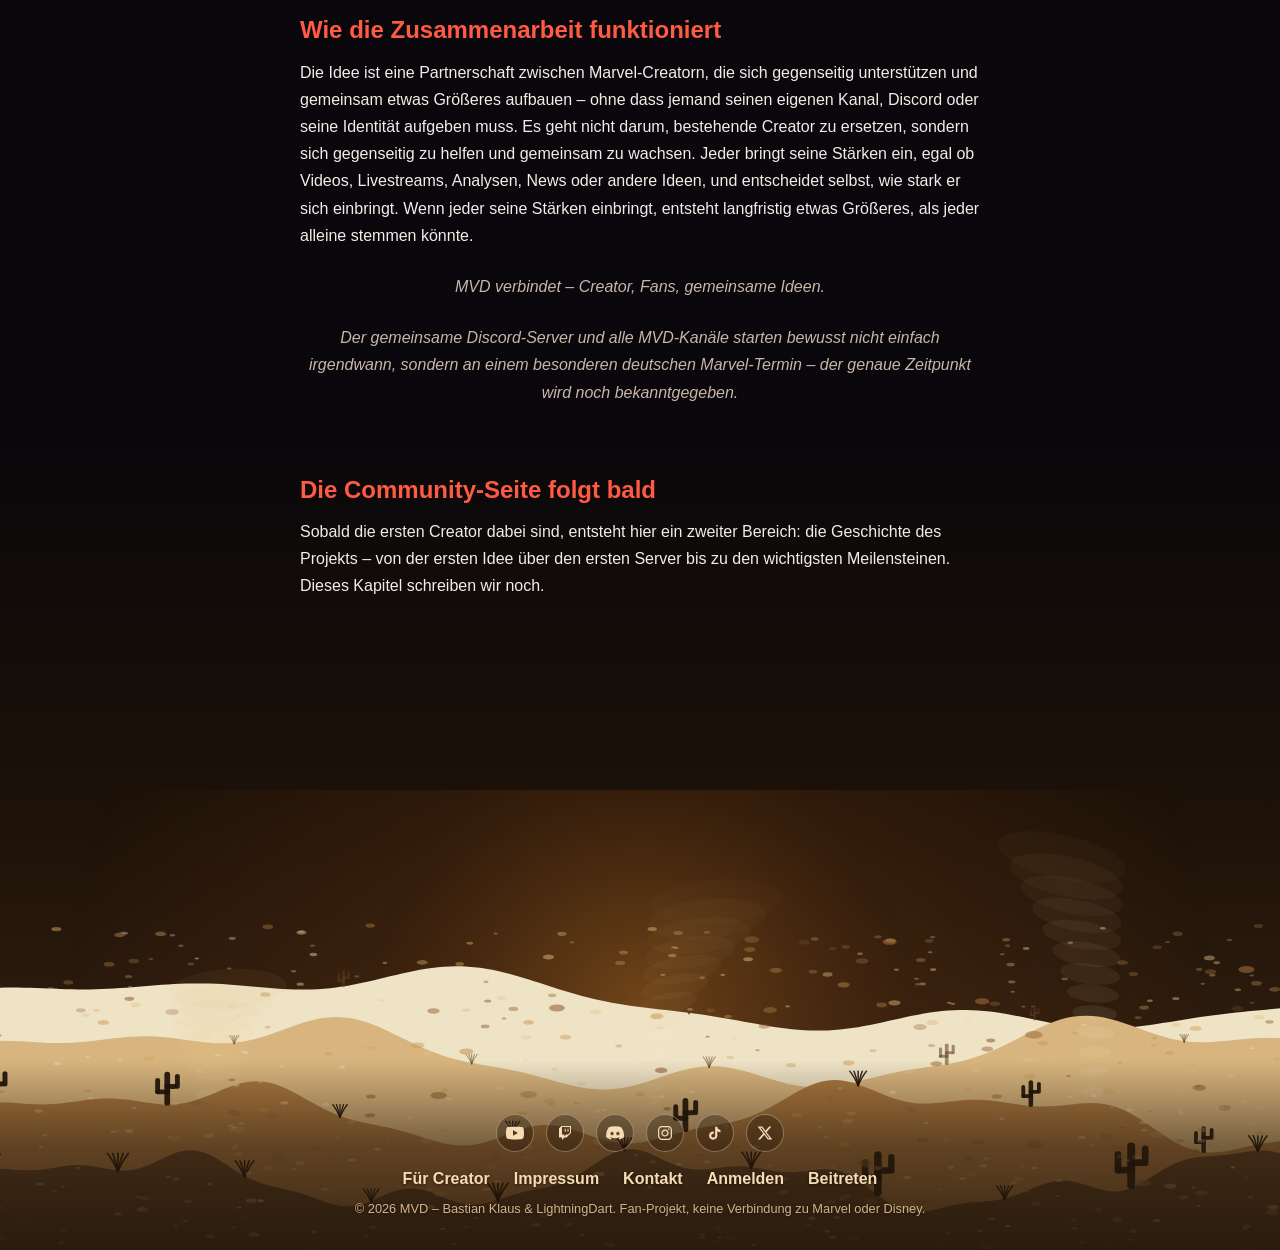
==== commit 501faf29: "Block unter dem Footer entfernt, Meta-Tags und Favicon ergaenzt Auf allen vier Seiten stand unter de" ====
--- a/index.html
+++ b/index.html
@@ -4,6 +4,16 @@
 <meta charset="UTF-8">
 <meta name="viewport" content="width=device-width, initial-scale=1.0, viewport-fit=cover">
 <title>MVD – Marvel vereinigt Deutschland</title>
+<meta name="description" content="MVD (Marvel vereinigt Deutschland) ist die Idee für ein deutsches Marvel-Creator-Netzwerk. Wir suchen die ersten Creator, die es mit uns aufbauen.">
+<meta name="theme-color" content="#1a120b">
+<link rel="icon" href="assets/favicon.svg" type="image/svg+xml">
+<meta property="og:type" content="website">
+<meta property="og:site_name" content="MVD">
+<meta property="og:title" content="MVD – Marvel vereinigt Deutschland">
+<meta property="og:description" content="MVD (Marvel vereinigt Deutschland) ist die Idee für ein deutsches Marvel-Creator-Netzwerk. Wir suchen die ersten Creator, die es mit uns aufbauen.">
+<meta property="og:url" content="https://bastild.github.io/mvd-web/">
+<meta property="og:image" content="https://bastild.github.io/mvd-web/assets/images/hero-video-poster.jpg">
+<meta name="twitter:card" content="summary_large_image">
 <link rel="preload" as="image" href="assets/images/header-beach.jpg">
 <link rel="stylesheet" href="css/style.css">
 <script>
@@ -52,7 +62,7 @@
         Anfang und suchen die ersten Creator, die Interesse an der Idee haben und sie gemeinsam mit uns
         aufbauen möchten. Das Ziel: miteinander wachsen, nicht gegeneinander. Über YouTube, Twitch,
         TikTok, Instagram, Discord, Twitter/X und weitere Plattformen soll gemeinsam Content und 
-        eine Community entstehen –Schritt für Schritt, mit jedem Creator, der dazukommt.
+        eine Community entstehen – Schritt für Schritt, mit jedem Creator, der dazukommt.
       </p>
     </section>
 
@@ -62,7 +72,7 @@
         Jeder Creator behält weiterhin seinen eigenen YouTube-, Twitch-, TikTok-, Instagram-, Discord-,
         Twitter/X- oder sonstigen Kanal und seine eigene Identität – niemand gibt seinen Kanal 
         oder seine Marke auf. Zusätzlich wird ein gemeinsamer Kanal und Discord-Server unter 
-                          dem Namen „Marvel Universe DE" entstehen,
+                          dem Namen „Marvel Universe DE“ entstehen,
         auf denen ausgewählte Inhalte, gemeinsame Projekte und Aktionen veröffentlicht werden.
         So gewinnt man zusätzliche Reichweite durch Cross-Promo mit anderen Creatorn,
         lernt andere Creator kennen und kann sich gegenseitig unterstützen.
@@ -82,7 +92,7 @@
         alleine stemmen könnte.
       </p>
       <p class="lead-out">MVD verbindet – Creator, Fans, gemeinsame Ideen.</p>
-      <p  class="lead-out">
+      <p class="lead-out">
         Der gemeinsame Discord-Server und alle MVD-Kanäle starten bewusst nicht einfach
         irgendwann, sondern an einem besonderen deutschen Marvel-Termin – der genaue
         Zeitpunkt wird noch bekanntgegeben.
@@ -124,5 +134,6 @@
 
   <script src="js/main.js"></script>
   <script src="js/footer-scene.js"></script>
-  <script src="js/icon-colors.js"></script>
+  <script src="js/icon-colors.js"></script>
+</body>
 </html>
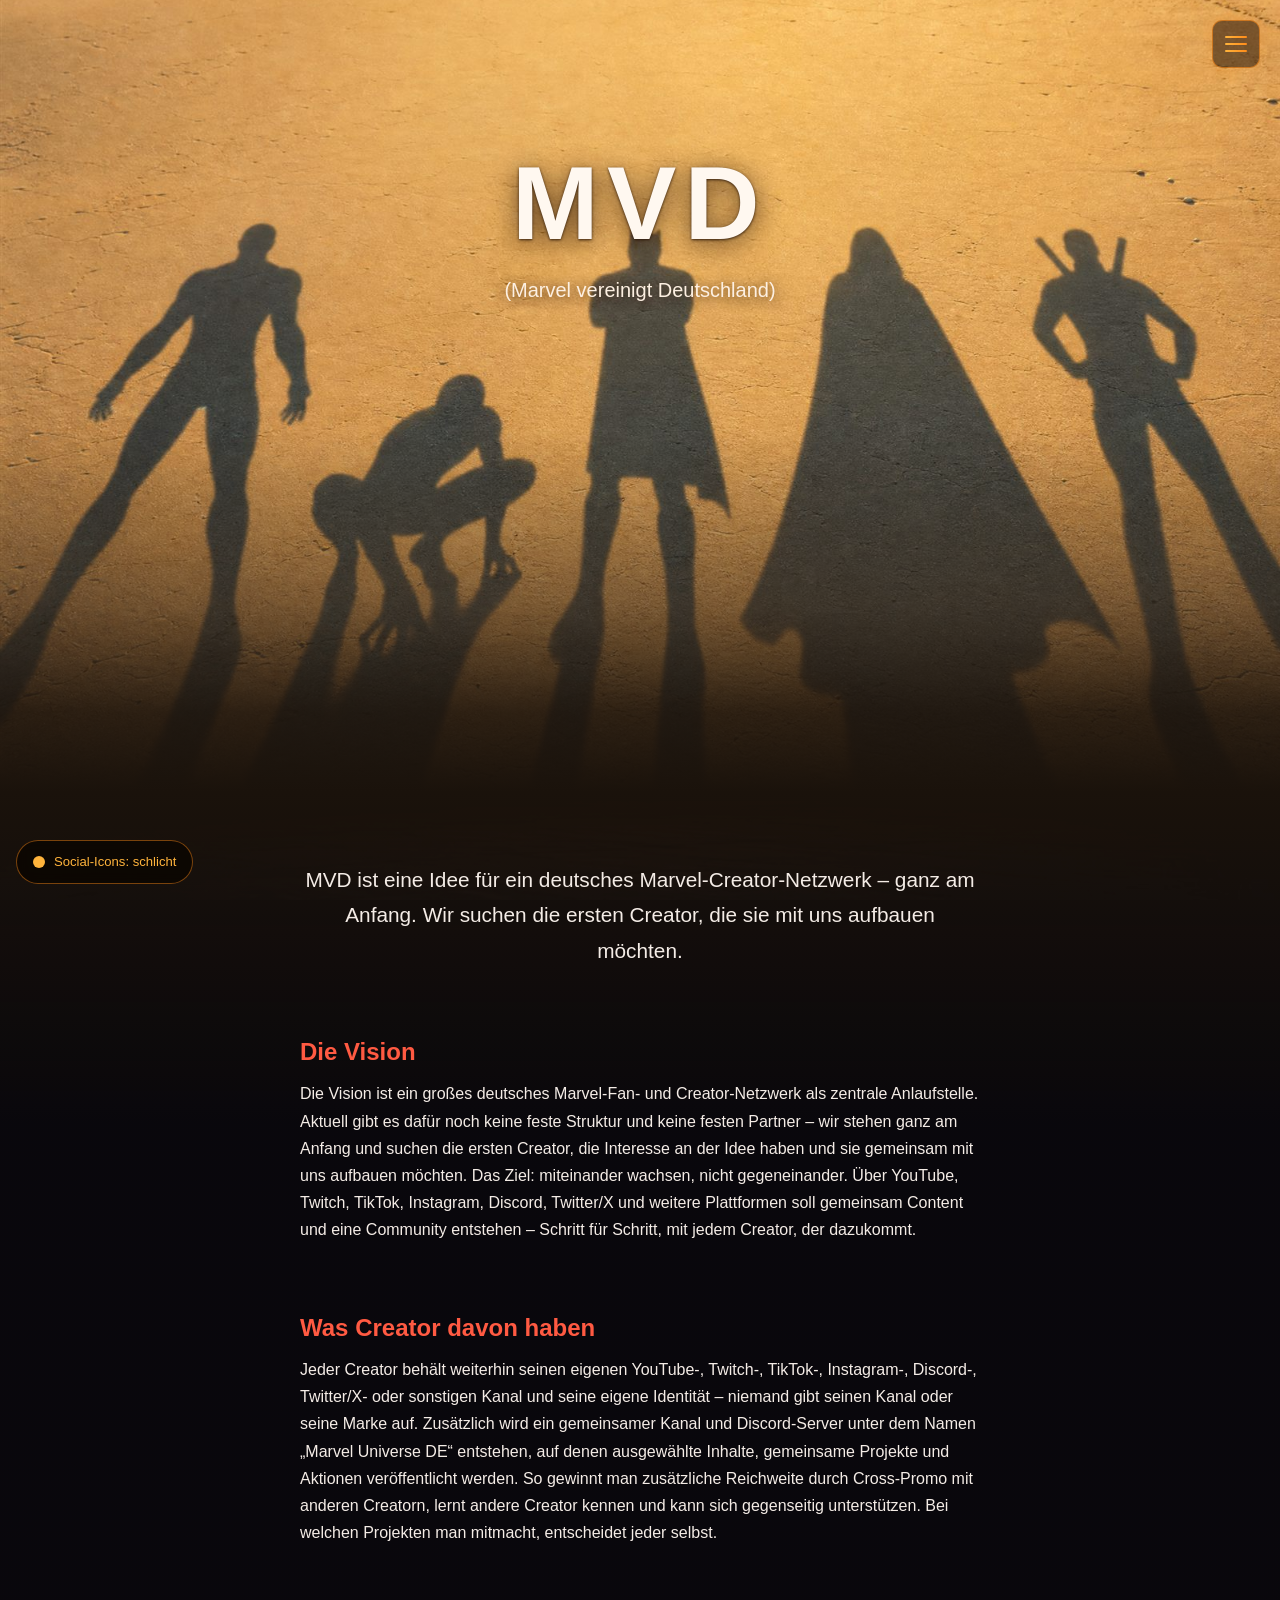
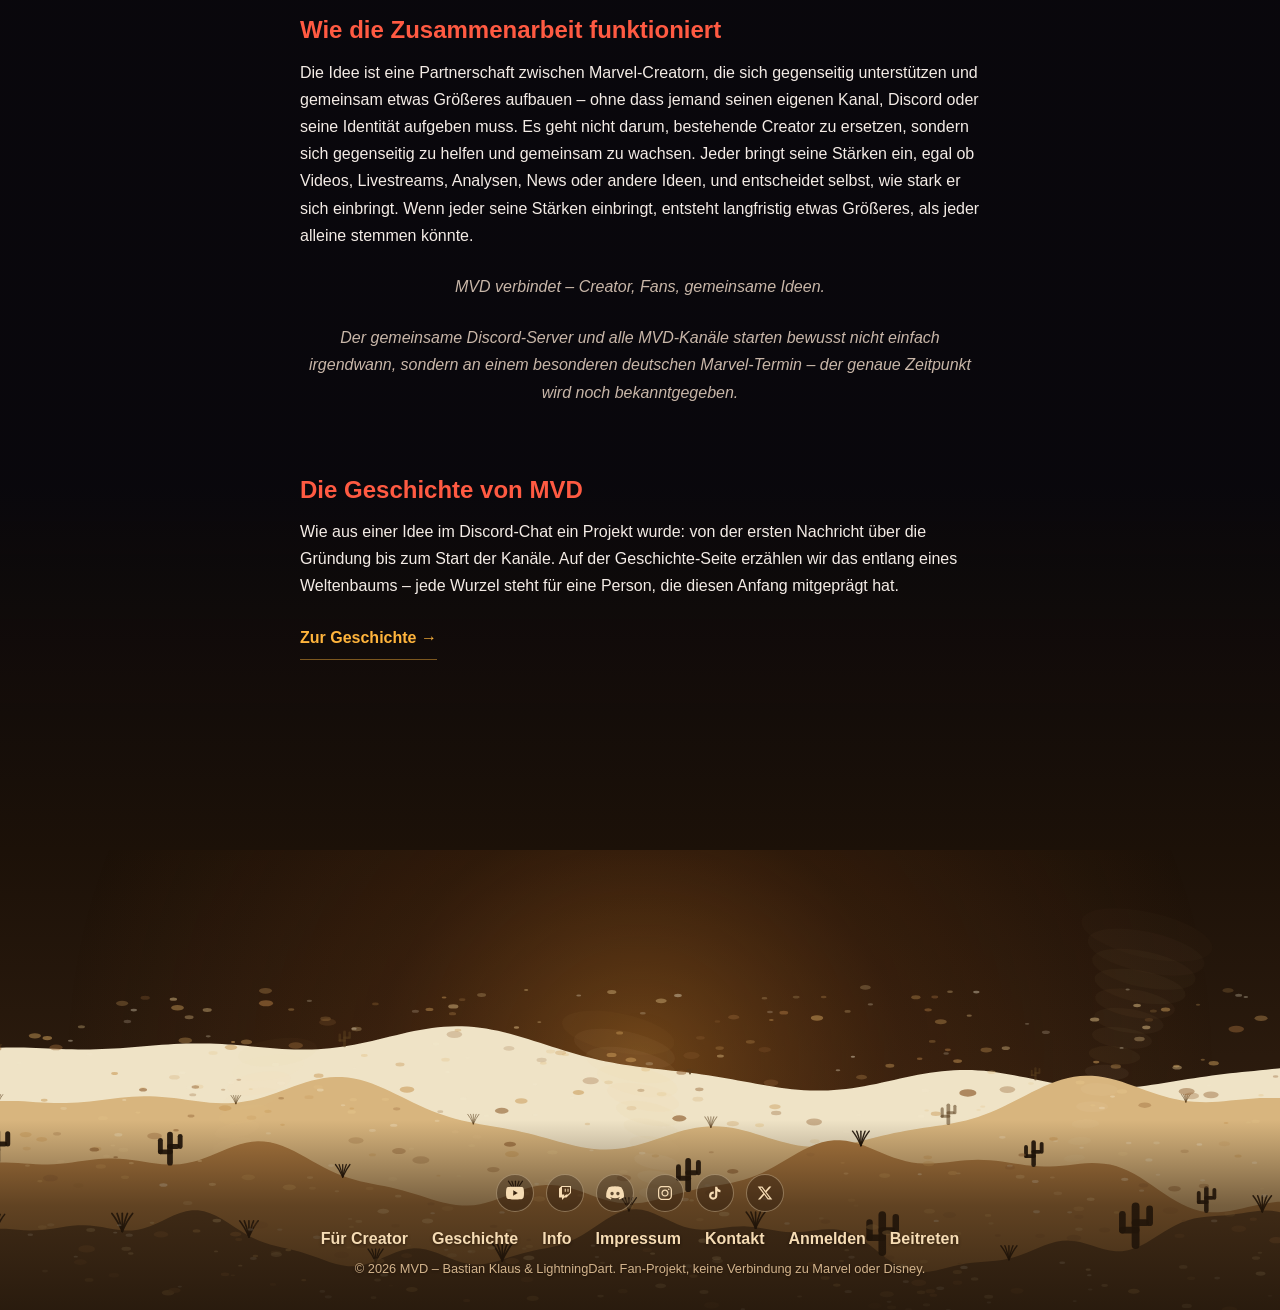
==== commit 771c2b2c: "Info- und Geschichte-Seite ergaenzt, je in V1 und V2 Info: sechs Fragen zum Projekt, aufgeteilt auf " ====
--- a/index.html
+++ b/index.html
@@ -33,6 +33,8 @@
   <nav id="menu" class="menu" hidden>
     <ul>
       <li><a href="creator.html" class="menu-link">Für Creator</a></li>
+      <li><a href="geschichte.html" class="menu-link">Geschichte</a></li>
+      <li><a href="info.html" class="menu-link">Info</a></li>
       <li><a href="#" class="menu-link">Anmelden</a></li>
       <li><a href="#" class="menu-link">Beitreten</a></li>
       <li><a href="#" class="menu-link">Bewerben</a></li>
@@ -100,12 +102,13 @@
     </section>
 
     <section class="content-block reveal">
-      <h2>Die Community-Seite folgt bald</h2>
+      <h2>Die Geschichte von MVD</h2>
       <p>
-        Sobald die ersten Creator dabei sind, entsteht hier ein zweiter Bereich: die Geschichte des
-        Projekts – von der ersten Idee über den ersten Server bis zu den wichtigsten Meilensteinen.
-        Dieses Kapitel schreiben wir noch.
+        Wie aus einer Idee im Discord-Chat ein Projekt wurde: von der ersten Nachricht über die
+        Gründung bis zum Start der Kanäle. Auf der Geschichte-Seite erzählen wir das entlang eines
+        Weltenbaums – jede Wurzel steht für eine Person, die diesen Anfang mitgeprägt hat.
       </p>
+      <p><a class="text-link" href="geschichte.html">Zur Geschichte →</a></p>
     </section>
 
   </main>
@@ -123,6 +126,8 @@
       </div>
       <div class="footer-links">
         <a href="creator.html">Für Creator</a>
+        <a href="geschichte.html">Geschichte</a>
+        <a href="info.html">Info</a>
         <a href="#">Impressum</a>
         <a href="#">Kontakt</a>
         <a href="#">Anmelden</a>
--- a/css/style.css
+++ b/css/style.css
@@ -247,6 +247,25 @@
   color: var(--color-text-muted);
   text-align: center;
   margin-top: 1.5em;
+}
+
+/* Weiterführender Link im Fließtext. */
+.text-link {
+  display: inline-flex;
+  align-items: center;
+  min-height: 44px;
+  color: var(--color-orange-light);
+  font-weight: 700;
+  text-decoration: none;
+  border-bottom: 1px solid rgba(255, 180, 60, 0.45);
+  transition: color 0.18s ease, border-color 0.18s ease;
+}
+
+@media (hover: hover) {
+  .text-link:hover {
+    color: #fff0dc;
+    border-color: #fff0dc;
+  }
 }
 
 /* Sanftes Einblenden beim Scrollen ------------------------------------- */
